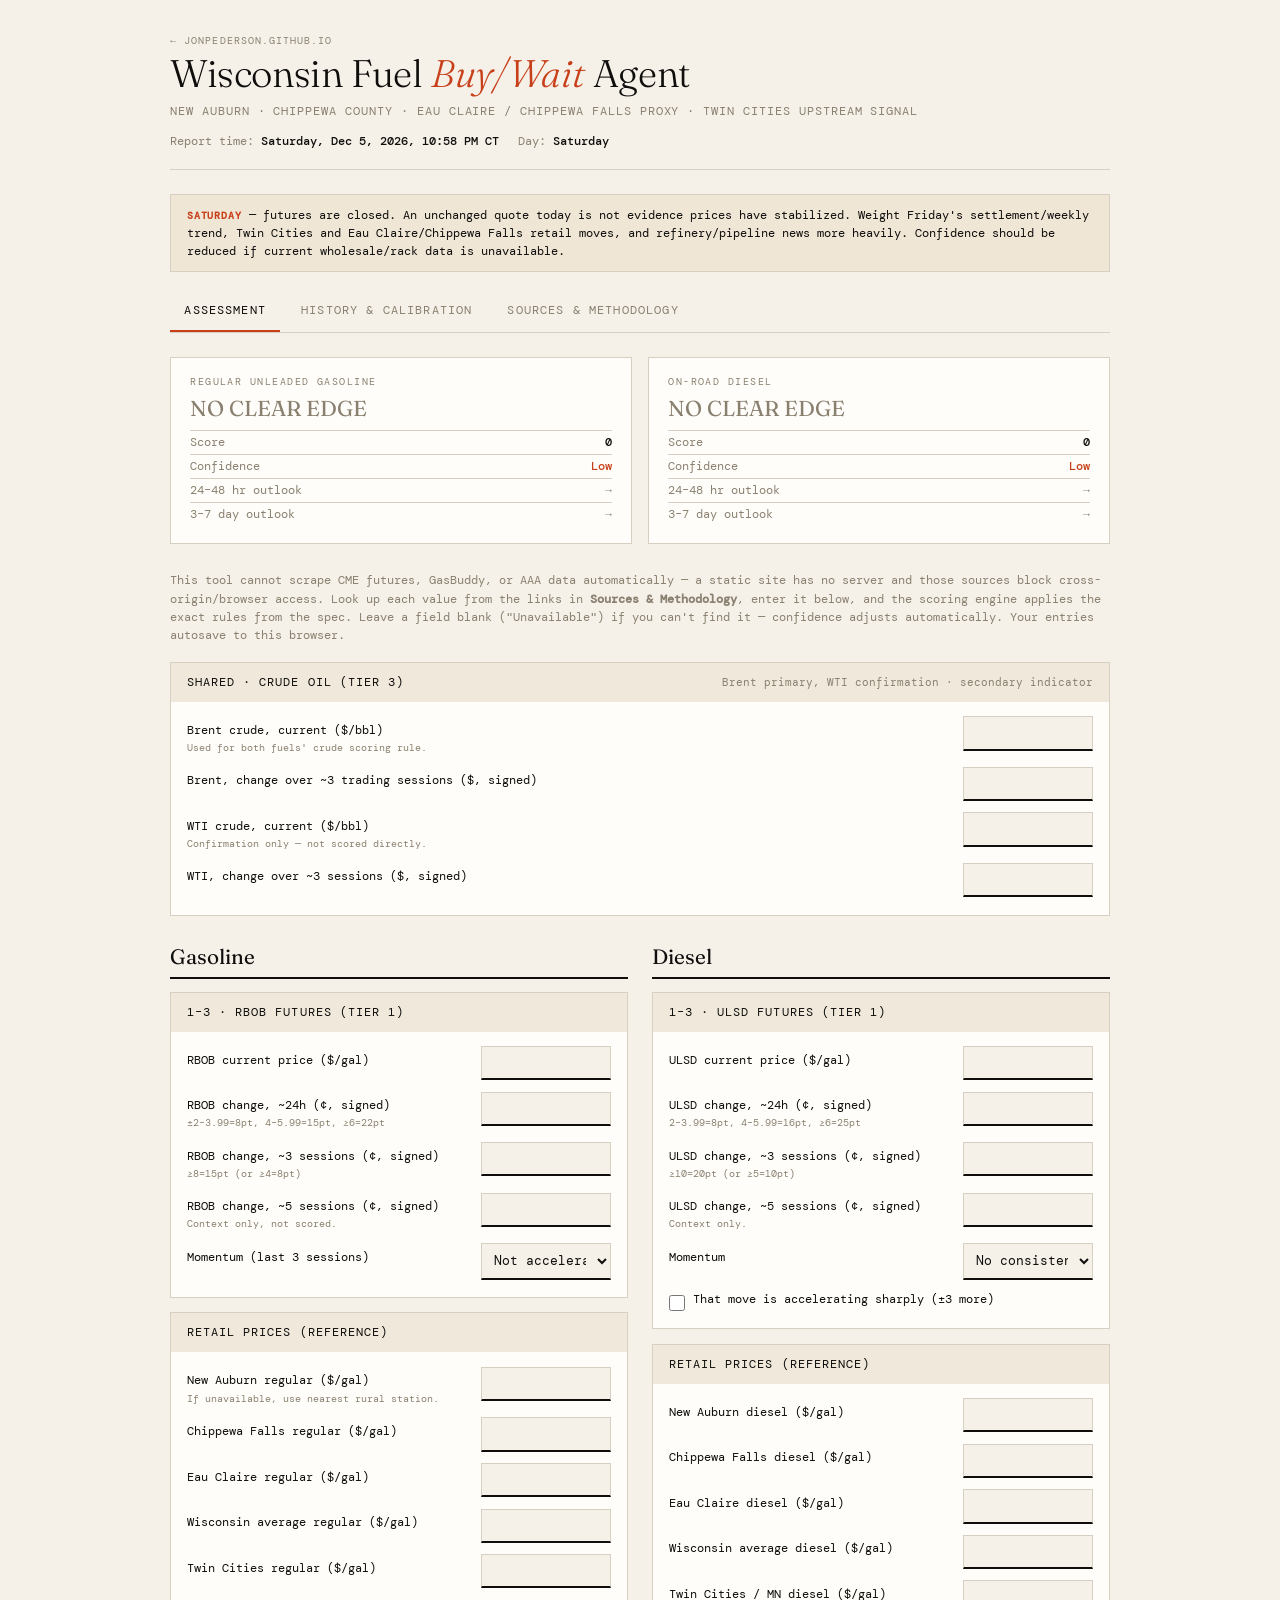
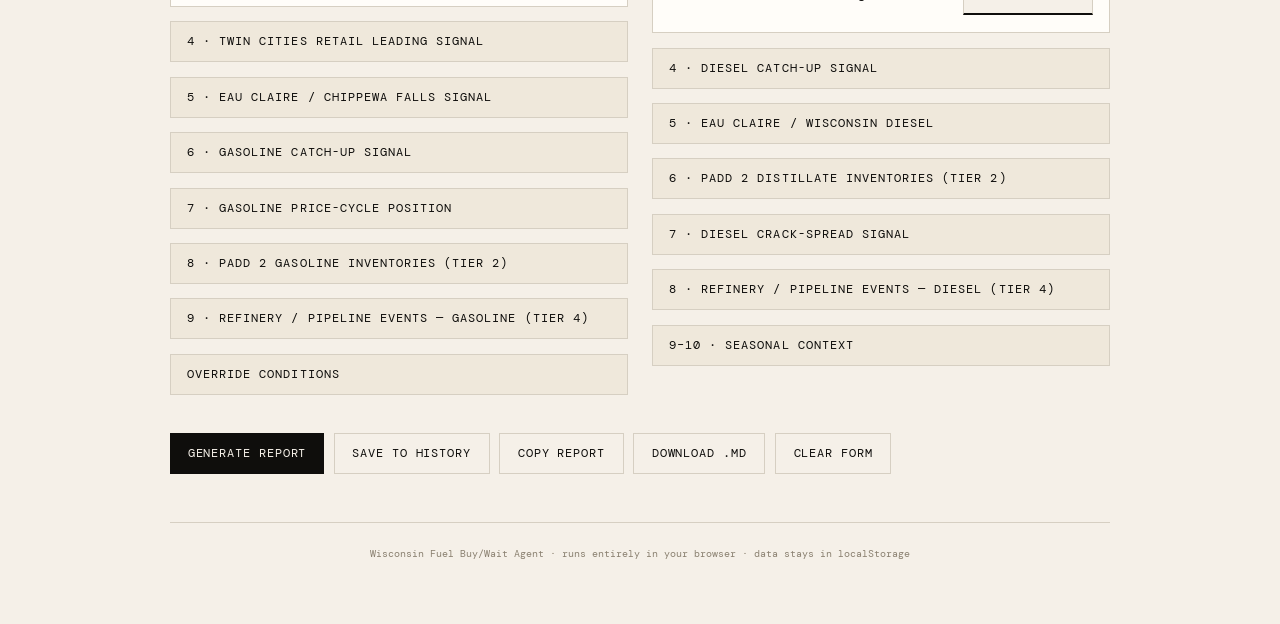
==== fuel/index.html @ 9630d1da "Add Wisconsin Fuel Buy/Wait decision agent web app Client-side calculator at /fuel implementing the " ====
<!DOCTYPE html>
<html lang="en">
<head>
<meta charset="UTF-8" />
<meta name="viewport" content="width=device-width, initial-scale=1.0" />
<title>Wisconsin Fuel Buy/Wait Agent</title>
<link rel="preconnect" href="https://fonts.googleapis.com" />
<link rel="preconnect" href="https://fonts.gstatic.com" crossorigin />
<link href="https://fonts.googleapis.com/css2?family=DM+Mono:ital,wght@0,300;0,400;0,500;1,300&family=Fraunces:ital,opsz,wght@0,9..144,300;0,9..144,400;0,9..144,600;1,9..144,300&display=swap" rel="stylesheet" />
<style>
  :root{
    --ink:#0f0e0c; --paper:#f5f0e8; --accent:#c8401a; --good:#3d7a3d; --bad:#c8401a;
    --muted:#8a8070; --rule:#d6cfc2; --card:#fffdf9; --mono:'DM Mono',monospace; --serif:'Fraunces',Georgia,serif;
  }
  *,*::before,*::after{box-sizing:border-box;margin:0;padding:0;}
  html,body{background:var(--paper);color:var(--ink);font-family:var(--mono);-webkit-font-smoothing:antialiased;}
  body{padding-bottom:4rem;}
  a{color:var(--accent);}
  .wrap{max-width:980px;margin:0 auto;padding:0 1.25rem;}

  header.top{border-bottom:1px solid var(--rule);padding:1.75rem 0 1.25rem;margin-bottom:1.5rem;}
  header.top h1{font-family:var(--serif);font-weight:300;font-size:clamp(1.7rem,4.5vw,2.4rem);letter-spacing:-0.01em;}
  header.top h1 em{font-style:italic;color:var(--accent);}
  header.top .sub{color:var(--muted);font-size:0.75rem;letter-spacing:0.08em;text-transform:uppercase;margin-top:0.4rem;}
  header.top .meta{margin-top:0.9rem;font-size:0.72rem;color:var(--muted);display:flex;flex-wrap:wrap;gap:0.4rem 1.2rem;}
  header.top .meta b{color:var(--ink);font-weight:500;}
  a.home-link{font-size:0.65rem;color:var(--muted);text-decoration:none;letter-spacing:0.1em;text-transform:uppercase;}
  a.home-link:hover{color:var(--accent);}

  .weekend-note{background:#efe6d6;border:1px solid var(--rule);padding:0.7rem 1rem;font-size:0.75rem;margin-bottom:1.25rem;line-height:1.5;}
  .weekend-note b{text-transform:uppercase;letter-spacing:0.08em;font-size:0.65rem;color:var(--accent);}

  nav.tabs{display:flex;gap:0.4rem;margin-bottom:1.5rem;border-bottom:1px solid var(--rule);flex-wrap:wrap;}
  nav.tabs button{background:none;border:none;font-family:var(--mono);font-size:0.72rem;letter-spacing:0.1em;text-transform:uppercase;color:var(--muted);padding:0.7rem 0.9rem;cursor:pointer;border-bottom:2px solid transparent;transition:all .15s;}
  nav.tabs button:hover{color:var(--ink);}
  nav.tabs button.active{color:var(--ink);border-bottom-color:var(--accent);}

  .tabpanel{display:none;}
  .tabpanel.active{display:block;}

  #alertBanner{display:none;background:var(--ink);color:var(--paper);padding:1rem 1.2rem;margin-bottom:1.5rem;font-size:0.85rem;letter-spacing:0.03em;border-left:4px solid var(--accent);}
  #alertBanner b{color:var(--accent);}

  .summary-grid{display:grid;grid-template-columns:1fr 1fr;gap:1rem;margin-bottom:1.75rem;}
  @media(max-width:640px){.summary-grid{grid-template-columns:1fr;}}
  .sumcard{background:var(--card);border:1px solid var(--rule);padding:1.1rem 1.2rem;}
  .sumcard .fuel-name{font-size:0.65rem;letter-spacing:0.14em;text-transform:uppercase;color:var(--muted);margin-bottom:0.4rem;}
  .sumcard .decision{font-family:var(--serif);font-size:1.35rem;font-weight:400;margin-bottom:0.5rem;}
  .decision.buy{color:var(--good);}
  .decision.wait{color:var(--bad);}
  .decision.neutral{color:var(--muted);}
  .sumcard .rowline{display:flex;justify-content:space-between;font-size:0.72rem;color:var(--muted);padding:0.25rem 0;border-top:1px solid var(--rule);}
  .sumcard .rowline b{color:var(--ink);font-weight:500;}
  .arrow-up{color:var(--bad);} .arrow-down{color:var(--good);} .arrow-flat{color:var(--muted);}

  fieldset{border:1px solid var(--rule);margin-bottom:1rem;padding:0;background:var(--card);}
  legend{display:none;}
  details{border:1px solid var(--rule);margin-bottom:0.9rem;background:var(--card);}
  details > summary{cursor:pointer;padding:0.75rem 1rem;font-size:0.72rem;letter-spacing:0.09em;text-transform:uppercase;color:var(--ink);list-style:none;display:flex;justify-content:space-between;align-items:center;background:#efe8db;}
  details > summary::-webkit-details-marker{display:none;}
  details > summary .tierpts{font-size:0.68rem;color:var(--muted);text-transform:none;letter-spacing:0;}
  .fields{padding:0.9rem 1rem 1.1rem;display:grid;gap:0.7rem;}
  .frow{display:grid;grid-template-columns:1fr 130px;gap:0.6rem;align-items:start;}
  @media(max-width:560px){.frow{grid-template-columns:1fr;}}
  .frow label{font-size:0.75rem;line-height:1.4;padding-top:0.35rem;}
  .frow .help{display:block;color:var(--muted);font-size:0.65rem;margin-top:0.15rem;line-height:1.4;}
  .frow input[type=number], .frow input[type=text], .frow select{
    width:100%;background:var(--paper);border:1px solid var(--rule);border-bottom:2px solid var(--ink);
    padding:0.45rem 0.5rem;font-family:var(--mono);font-size:0.8rem;color:var(--ink);outline:none;
  }
  .frow input:focus,.frow select:focus{border-bottom-color:var(--accent);}
  .frow.checkrow{grid-template-columns:1fr;}
  .frow.checkrow label{display:flex;align-items:flex-start;gap:0.5rem;padding-top:0;}
  .frow.checkrow input[type=checkbox]{margin-top:0.25rem;flex-shrink:0;width:1rem;height:1rem;}

  .two-col{display:grid;grid-template-columns:1fr 1fr;gap:1.5rem;}
  @media(max-width:820px){.two-col{grid-template-columns:1fr;}}
  .col-title{font-family:var(--serif);font-size:1.3rem;font-weight:400;margin-bottom:0.8rem;padding-bottom:0.5rem;border-bottom:2px solid var(--ink);}

  .shared-box{margin-bottom:1.75rem;}

  .breakdown{font-size:0.7rem;border-collapse:collapse;width:100%;margin-top:0.5rem;}
  .breakdown th,.breakdown td{text-align:left;padding:0.35rem 0.4rem;border-bottom:1px solid var(--rule);}
  .breakdown th{color:var(--muted);text-transform:uppercase;letter-spacing:0.06em;font-size:0.62rem;}
  .breakdown td.pts{text-align:right;font-weight:500;white-space:nowrap;}
  .pts.pos{color:var(--good);} .pts.neg{color:var(--bad);}
  .breakdown tr.total td{border-top:2px solid var(--ink);border-bottom:none;font-weight:600;padding-top:0.5rem;}

  .btnrow{display:flex;gap:0.6rem;flex-wrap:wrap;margin:1.5rem 0;}
  button.action{background:var(--ink);color:var(--paper);border:none;padding:0.75rem 1.1rem;font-family:var(--mono);font-size:0.72rem;letter-spacing:0.08em;text-transform:uppercase;cursor:pointer;transition:background .15s;}
  button.action:hover{background:var(--accent);}
  button.action.secondary{background:transparent;color:var(--ink);border:1px solid var(--rule);}
  button.action.secondary:hover{border-color:var(--ink);background:transparent;}

  #reportOut{display:none;background:var(--card);border:1px solid var(--rule);padding:1.2rem 1.4rem;margin-top:1rem;white-space:pre-wrap;font-size:0.78rem;line-height:1.6;max-height:70vh;overflow:auto;}

  table.histtable{width:100%;border-collapse:collapse;font-size:0.72rem;margin-top:0.8rem;}
  table.histtable th,table.histtable td{padding:0.5rem 0.55rem;border-bottom:1px solid var(--rule);text-align:left;vertical-align:top;}
  table.histtable th{text-transform:uppercase;letter-spacing:0.06em;color:var(--muted);font-size:0.62rem;}
  table.histtable tr:hover{background:#efe8db;}
  .mini-btn{font-family:var(--mono);font-size:0.62rem;letter-spacing:0.06em;text-transform:uppercase;background:none;border:1px solid var(--rule);padding:0.3rem 0.55rem;cursor:pointer;color:var(--ink);}
  .mini-btn:hover{border-color:var(--accent);color:var(--accent);}

  .actuals-form{display:none;background:#efe8db;padding:0.8rem;margin-top:0.4rem;}
  .actuals-form.open{display:grid;grid-template-columns:repeat(3,1fr);gap:0.5rem;}
  .actuals-form label{font-size:0.6rem;text-transform:uppercase;letter-spacing:0.05em;color:var(--muted);display:block;margin-bottom:0.2rem;}
  .actuals-form input{width:100%;padding:0.35rem;font-family:var(--mono);font-size:0.75rem;border:1px solid var(--rule);}

  .src-group{margin-bottom:1.5rem;}
  .src-group h3{font-family:var(--serif);font-size:1.05rem;font-weight:500;margin-bottom:0.5rem;}
  .src-group ul{list-style:none;display:grid;gap:0.3rem;}
  .src-group a{font-size:0.78rem;text-decoration:none;}
  .src-group a:hover{text-decoration:underline;}
  .note{font-size:0.78rem;line-height:1.6;color:var(--ink);margin-bottom:1rem;}
  .note.muted{color:var(--muted);font-size:0.72rem;}

  .badge{display:inline-block;font-size:0.6rem;letter-spacing:0.06em;text-transform:uppercase;padding:0.15rem 0.4rem;border:1px solid var(--rule);color:var(--muted);}
  .conf-High{color:var(--good);} .conf-Medium{color:#a67c00;} .conf-Low{color:var(--bad);}

  footer{margin-top:3rem;padding-top:1.5rem;border-top:1px solid var(--rule);font-size:0.65rem;color:var(--muted);text-align:center;}
</style>
</head>
<body>
<div class="wrap">

  <header class="top">
    <a class="home-link" href="/">&larr; jonpederson.github.io</a>
    <h1>Wisconsin Fuel <em>Buy/Wait</em> Agent</h1>
    <div class="sub">New Auburn &middot; Chippewa County &middot; Eau Claire / Chippewa Falls proxy &middot; Twin Cities upstream signal</div>
    <div class="meta">
      <span>Report time: <b id="nowLabel">&mdash;</b></span>
      <span>Day: <b id="dowLabel">&mdash;</b></span>
    </div>
  </header>

  <div class="weekend-note" id="weekendNote" style="display:none;"></div>

  <nav class="tabs">
    <button class="tab-btn active" data-tab="assess">Assessment</button>
    <button class="tab-btn" data-tab="history">History &amp; Calibration</button>
    <button class="tab-btn" data-tab="sources">Sources &amp; Methodology</button>
  </nav>

  <!-- ============ ASSESSMENT TAB ============ -->
  <div class="tabpanel active" id="tab-assess">

    <div id="alertBanner"></div>

    <div class="summary-grid">
      <div class="sumcard">
        <div class="fuel-name">Regular Unleaded Gasoline</div>
        <div class="decision neutral" id="gasDecisionText">Enter data below</div>
        <div class="rowline"><span>Score</span><b id="gasScoreOut">0</b></div>
        <div class="rowline"><span>Confidence</span><b id="gasConfOut">&mdash;</b></div>
        <div class="rowline"><span>24&ndash;48 hr outlook</span><b id="gasOutlook24">&mdash;</b></div>
        <div class="rowline"><span>3&ndash;7 day outlook</span><b id="gasOutlook7">&mdash;</b></div>
      </div>
      <div class="sumcard">
        <div class="fuel-name">On-Road Diesel</div>
        <div class="decision neutral" id="dieselDecisionText">Enter data below</div>
        <div class="rowline"><span>Score</span><b id="dieselScoreOut">0</b></div>
        <div class="rowline"><span>Confidence</span><b id="dieselConfOut">&mdash;</b></div>
        <div class="rowline"><span>24&ndash;48 hr outlook</span><b id="dieselOutlook24">&mdash;</b></div>
        <div class="rowline"><span>3&ndash;7 day outlook</span><b id="dieselOutlook7">&mdash;</b></div>
      </div>
    </div>

    <p class="note muted">This tool cannot scrape CME futures, GasBuddy, or AAA data automatically &mdash; a static site has no server and those sources block cross-origin/browser access. Look up each value from the links in <b>Sources &amp; Methodology</b>, enter it below, and the scoring engine applies the exact rules from the spec. Leave a field blank ("Unavailable") if you can't find it &mdash; confidence adjusts automatically. Your entries autosave to this browser.</p>

    <div class="shared-box">
      <details open>
        <summary>Shared &middot; Crude Oil (Tier 3) <span class="tierpts">Brent primary, WTI confirmation &middot; secondary indicator</span></summary>
        <div class="fields">
          <div class="frow"><label>Brent crude, current ($/bbl)<span class="help">Used for both fuels' crude scoring rule.</span></label><input type="number" step="0.01" id="brent_now"></div>
          <div class="frow"><label>Brent, change over ~3 trading sessions ($, signed)</label><input type="number" step="0.01" id="brent_chg3s"></div>
          <div class="frow"><label>WTI crude, current ($/bbl) <span class="help">Confirmation only &mdash; not scored directly.</span></label><input type="number" step="0.01" id="wti_now"></div>
          <div class="frow"><label>WTI, change over ~3 sessions ($, signed)</label><input type="number" step="0.01" id="wti_chg3s"></div>
        </div>
      </details>
    </div>

    <div class="two-col">
      <!-- ============ GASOLINE COLUMN ============ -->
      <div>
        <div class="col-title">Gasoline</div>

        <details open>
          <summary>1&ndash;3 &middot; RBOB Futures (Tier 1)</summary>
          <div class="fields">
            <div class="frow"><label>RBOB current price ($/gal)</label><input type="number" step="0.0001" id="g_rbob_now"></div>
            <div class="frow"><label>RBOB change, ~24h (&cent;, signed)<span class="help">&plusmn;2&ndash;3.99=8pt, 4&ndash;5.99=15pt, &ge;6=22pt</span></label><input type="number" step="0.01" id="g_rbob_chg24h"></div>
            <div class="frow"><label>RBOB change, ~3 sessions (&cent;, signed)<span class="help">&ge;8=15pt (or &ge;4=8pt)</span></label><input type="number" step="0.01" id="g_rbob_chg3s"></div>
            <div class="frow"><label>RBOB change, ~5 sessions (&cent;, signed) <span class="help">Context only, not scored.</span></label><input type="number" step="0.01" id="g_rbob_chg5s"></div>
            <div class="frow"><label>Momentum (last 3 sessions)</label>
              <select id="g_rbob_momentum">
                <option value="none">Not accelerating</option>
                <option value="up">Accelerating increase (+5)</option>
                <option value="down">Accelerating decrease (&minus;5)</option>
              </select>
            </div>
          </div>
        </details>

        <details open>
          <summary>Retail Prices (reference)</summary>
          <div class="fields">
            <div class="frow"><label>New Auburn regular ($/gal) <span class="help">If unavailable, use nearest rural station.</span></label><input type="number" step="0.001" id="g_price_newauburn"></div>
            <div class="frow"><label>Chippewa Falls regular ($/gal)</label><input type="number" step="0.001" id="g_price_chippewa"></div>
            <div class="frow"><label>Eau Claire regular ($/gal)</label><input type="number" step="0.001" id="g_price_eauclaire"></div>
            <div class="frow"><label>Wisconsin average regular ($/gal)</label><input type="number" step="0.001" id="g_price_wiavg"></div>
            <div class="frow"><label>Twin Cities regular ($/gal)</label><input type="number" step="0.001" id="g_price_twincities"></div>
          </div>
        </details>

        <details>
          <summary>4 &middot; Twin Cities Retail Leading Signal</summary>
          <div class="fields">
            <div class="frow"><label>Twin Cities price increase over ~24h (&cent;) <span class="help">&ge;15=20pt, 10&ndash;14.9=15pt, 6&ndash;9.9=8pt. Requires a marketwide move.</span></label><input type="number" step="0.1" id="g_tc_restoration"></div>
            <div class="frow checkrow"><label><input type="checkbox" id="g_tc_broad"> Reflects several stations/an important chain, not one isolated station</label></div>
            <div class="frow"><label>Twin Cities cumulative change, prior 3&ndash;5 days (&cent;, negative=decline)<span class="help">&le;&minus;8 over 3&ndash;5 days = &minus;8pt</span></label><input type="number" step="0.1" id="g_tc_decline35"></div>
          </div>
        </details>

        <details>
          <summary>5 &middot; Eau Claire / Chippewa Falls Signal</summary>
          <div class="fields">
            <div class="frow"><label>EC/Chippewa Falls direction</label>
              <select id="g_ec_dir"><option value="flat">Flat / no clear move</option><option value="increase">Broad increase</option><option value="decrease">Falling</option></select>
            </div>
            <div class="frow"><label>Magnitude of that move (&cent;, positive)<span class="help">Increase: &ge;10=20pt, 6&ndash;9.9=12pt, 3&ndash;5.9=5pt. Decrease while New Auburn hasn't followed = &minus;10pt flat.</span></label><input type="number" step="0.1" id="g_ec_mag"></div>
            <div class="frow checkrow"><label><input type="checkbox" id="g_ec_naub_caught_up"> New Auburn-area prices have already moved similarly (i.e. already caught up)</label></div>
          </div>
        </details>

        <details>
          <summary>6 &middot; Gasoline Catch-Up Signal</summary>
          <div class="fields">
            <div class="frow"><label>Divergence between upstream (RBOB/Twin Cities/EC) and local (New Auburn)</label>
              <select id="g_catchup">
                <option value="none">No clear divergence</option>
                <option value="up_lag">Upstream rising, New Auburn hasn't moved yet (+15)</option>
                <option value="down_lag">Upstream falling, New Auburn hasn't moved yet (&minus;15)</option>
              </select>
            </div>
          </div>
        </details>

        <details>
          <summary>7 &middot; Gasoline Price-Cycle Position</summary>
          <div class="fields">
            <div class="frow checkrow"><label><input type="checkbox" id="g_cycle_bottom_precond"> Local/EC gas has declined &ge;4 straight days and is down &ge;7&ndash;10&cent; from its recent local high</label></div>
            <div class="frow"><label>Given the above, current state</label>
              <select id="g_cycle_state">
                <option value="none">N/A</option>
                <option value="turn">RBOB turns up &ge;3&cent; and/or Twin Cities restoration underway (+15)</option>
                <option value="still_falling">RBOB and Twin Cities both still falling (&minus;8)</option>
              </select>
            </div>
          </div>
        </details>

        <details>
          <summary>8 &middot; PADD 2 Gasoline Inventories (Tier 2)</summary>
          <div class="fields">
            <div class="frow"><label>Latest week-over-week change (%, signed)<span class="help">&le;&minus;3=7pt, &minus;1 to &minus;2.99=3pt, +1 to +2.99=&minus;3pt, &ge;+3=&minus;7pt</span></label><input type="number" step="0.1" id="g_padd2_wow"></div>
            <div class="frow checkrow"><label><input type="checkbox" id="g_padd2_consec"> Same direction has persisted &ge;3 consecutive weeks (&plusmn;3 more)</label></div>
          </div>
        </details>

        <details>
          <summary>9 &middot; Refinery / Pipeline Events &mdash; Gasoline (Tier 4)</summary>
          <div class="fields">
            <div class="frow"><label>Confirmed event affecting MN/WI/PADD2, last 72h</label>
              <select id="g_disruption">
                <option value="none">None found / no credible source</option>
                <option value="moderate">Moderate disruption (+8)</option>
                <option value="major">Major unplanned event (+15)</option>
                <option value="mod_restore">Moderate restoration (&minus;5)</option>
                <option value="major_restore">Major restart/restoration (&minus;10)</option>
              </select>
            </div>
            <div class="frow checkrow"><label><input type="checkbox" id="g_news_checked"> I searched refinery/pipeline/terminal news for the last 72 hours (Pine Bend, St. Paul Park, Superior, WI/MN pipelines)</label></div>
          </div>
        </details>

        <details>
          <summary>Override Conditions</summary>
          <div class="fields">
            <div class="frow checkrow"><label><input type="checkbox" id="g_override_chase_local_jump"> Local gasoline already jumped &ge;15&cent; within 24h</label></div>
            <div class="frow checkrow"><label><input type="checkbox" id="g_override_chase_tc_stopped"> ...and Twin Cities has stopped rising (restoration looks complete)</label></div>
          </div>
        </details>
      </div>

      <!-- ============ DIESEL COLUMN ============ -->
      <div>
        <div class="col-title">Diesel</div>

        <details open>
          <summary>1&ndash;3 &middot; ULSD Futures (Tier 1)</summary>
          <div class="fields">
            <div class="frow"><label>ULSD current price ($/gal)</label><input type="number" step="0.0001" id="d_ulsd_now"></div>
            <div class="frow"><label>ULSD change, ~24h (&cent;, signed)<span class="help">2&ndash;3.99=8pt, 4&ndash;5.99=16pt, &ge;6=25pt</span></label><input type="number" step="0.01" id="d_ulsd_chg24h"></div>
            <div class="frow"><label>ULSD change, ~3 sessions (&cent;, signed)<span class="help">&ge;10=20pt (or &ge;5=10pt)</span></label><input type="number" step="0.01" id="d_ulsd_chg3s"></div>
            <div class="frow"><label>ULSD change, ~5 sessions (&cent;, signed) <span class="help">Context only.</span></label><input type="number" step="0.01" id="d_ulsd_chg5s"></div>
            <div class="frow"><label>Momentum</label>
              <select id="d_ulsd_trend">
                <option value="none">No consistent streak</option>
                <option value="up3">Risen &ge;3 consecutive sessions (+5)</option>
                <option value="down3">Fallen &ge;3 consecutive sessions (&minus;5)</option>
              </select>
            </div>
            <div class="frow checkrow"><label><input type="checkbox" id="d_ulsd_accel"> That move is accelerating sharply (&plusmn;3 more)</label></div>
          </div>
        </details>

        <details open>
          <summary>Retail Prices (reference)</summary>
          <div class="fields">
            <div class="frow"><label>New Auburn diesel ($/gal)</label><input type="number" step="0.001" id="d_price_newauburn"></div>
            <div class="frow"><label>Chippewa Falls diesel ($/gal)</label><input type="number" step="0.001" id="d_price_chippewa"></div>
            <div class="frow"><label>Eau Claire diesel ($/gal)</label><input type="number" step="0.001" id="d_price_eauclaire"></div>
            <div class="frow"><label>Wisconsin average diesel ($/gal)</label><input type="number" step="0.001" id="d_price_wiavg"></div>
            <div class="frow"><label>Twin Cities / MN diesel ($/gal)</label><input type="number" step="0.001" id="d_price_twincities"></div>
          </div>
        </details>

        <details>
          <summary>4 &middot; Diesel Catch-Up Signal</summary>
          <div class="fields">
            <div class="frow"><label>Divergence between ULSD and Eau Claire/WI diesel</label>
              <select id="d_catchup">
                <option value="none">No clear divergence</option>
                <option value="up_lag">ULSD rising, local diesel hasn't caught up (+15)</option>
                <option value="down_lag">ULSD falling, local diesel unchanged (&minus;15)</option>
              </select>
            </div>
          </div>
        </details>

        <details>
          <summary>5 &middot; Eau Claire / Wisconsin Diesel</summary>
          <div class="fields">
            <div class="frow"><label>EC/WI diesel direction</label>
              <select id="d_ec_dir"><option value="flat">Flat</option><option value="increase">Increase</option><option value="decrease">Decrease</option></select>
            </div>
            <div class="frow"><label>Magnitude (&cent;, positive)<span class="help">&ge;10=12pt(&plusmn;), 5&ndash;9.9=6pt(&plusmn;)</span></label><input type="number" step="0.1" id="d_ec_mag"></div>
          </div>
        </details>

        <details>
          <summary>6 &middot; PADD 2 Distillate Inventories (Tier 2)</summary>
          <div class="fields">
            <div class="frow"><label>Latest week-over-week change (%, signed)<span class="help">&le;&minus;3=10pt, &minus;1 to &minus;2.99=5pt, +1 to +2.99=&minus;5pt, &ge;+3=&minus;10pt</span></label><input type="number" step="0.1" id="d_padd2_wow"></div>
            <div class="frow checkrow"><label><input type="checkbox" id="d_padd2_consec"> 3 consecutive weekly draws or builds in same direction (&plusmn;5 more)</label></div>
          </div>
        </details>

        <details>
          <summary>7 &middot; Diesel Crack-Spread Signal</summary>
          <div class="fields">
            <div class="frow"><label>ULSD vs. crude divergence</label>
              <select id="d_crack">
                <option value="none">Moving together / unclear</option>
                <option value="ulsd_up">ULSD rising while crude flat or falling (+8)</option>
                <option value="ulsd_down">ULSD falling while crude rising (&minus;8)</option>
              </select>
            </div>
          </div>
        </details>

        <details>
          <summary>8 &middot; Refinery / Pipeline Events &mdash; Diesel (Tier 4)</summary>
          <div class="fields">
            <div class="frow"><label>Confirmed Midwest supply event, last 72h</label>
              <select id="d_disruption">
                <option value="none">None found / no credible source</option>
                <option value="moderate">Moderate disruption (+8)</option>
                <option value="major">Major disruption (+15)</option>
                <option value="mod_restore">Moderate restoration (&minus;5)</option>
                <option value="major_restore">Major restart/restoration (&minus;10)</option>
              </select>
            </div>
            <div class="frow checkrow"><label><input type="checkbox" id="d_news_checked"> I searched refinery/pipeline/terminal news for the last 72 hours</label></div>
          </div>
        </details>

        <details>
          <summary>9&ndash;10 &middot; Seasonal Context</summary>
          <div class="fields">
            <div class="frow"><label>Seasonal demand state</label>
              <select id="d_seasonal">
                <option value="none">No clear seasonal signal / don't add points merely for season</option>
                <option value="elevated">Elevated seasonal demand + draws and/or rising ULSD (+4)</option>
                <option value="weak">Unusually weak seasonal demand + inventory builds (&minus;4)</option>
              </select>
            </div>
          </div>
        </details>
      </div>
    </div>

    <div class="btnrow">
      <button class="action" onclick="generateReport()">Generate Report</button>
      <button class="action secondary" onclick="saveToHistory()">Save to History</button>
      <button class="action secondary" onclick="copyReport()">Copy Report</button>
      <button class="action secondary" onclick="downloadReport()">Download .md</button>
      <button class="action secondary" onclick="clearForm()">Clear Form</button>
    </div>

    <div id="reportOut"></div>

  </div>

  <!-- ============ HISTORY TAB ============ -->
  <div class="tabpanel" id="tab-history">
    <p class="note">Every saved assessment is stored in this browser (localStorage) &mdash; nothing is sent anywhere. Come back after 24h/48h/7 days and fill in the actual price you observed to track whether the recommendation would have saved you money, per the spec's Historical Learning and Self-Calibration sections. After ~30 saved observations, look for which upstream indicators actually led your local price.</p>
    <div class="btnrow">
      <button class="action secondary" onclick="exportHistoryJSON()">Export JSON</button>
      <button class="action secondary" onclick="exportHistoryCSV()">Export CSV</button>
      <button class="action secondary" onclick="document.getElementById('importFile').click()">Import JSON</button>
      <input type="file" id="importFile" accept="application/json" style="display:none" onchange="importHistoryJSON(event)">
      <button class="action secondary" onclick="clearHistory()">Clear All History</button>
    </div>
    <div id="historyTableWrap"><p class="note muted">No saved reports yet.</p></div>
  </div>

  <!-- ============ SOURCES TAB ============ -->
  <div class="tabpanel" id="tab-sources">
    <p class="note">Look up each figure from the most authoritative source available, in roughly this priority order, per the spec: (1) CME/live futures quote, (2) EIA, (3) AAA, (4) GasBuddy/station-price service, (5) Wisconsin state agencies, (6) Minnesota state agencies, (7) refiner/operator announcements, (8) Reuters/Bloomberg/AP/major energy reporting, (9) local news for refinery/pipeline/station events. Record each source's timestamp; prefer data from the last trading session or last 24 hours.</p>

    <div class="src-group">
      <h3>Futures (Tier 1)</h3>
      <ul>
        <li><a href="https://www.cmegroup.com/markets/energy/refined-products/rbob-gasoline.html" target="_blank" rel="noopener">CME &mdash; RBOB Gasoline futures (RB)</a></li>
        <li><a href="https://www.cmegroup.com/markets/energy/refined-products/heating-oil.html" target="_blank" rel="noopener">CME &mdash; NY Harbor ULSD futures (HO)</a></li>
        <li><a href="https://www.cmegroup.com/markets/energy/crude-oil/light-sweet-crude.html" target="_blank" rel="noopener">CME &mdash; WTI crude futures</a></li>
        <li><a href="https://www.marketwatch.com/investing/future/rb.1" target="_blank" rel="noopener">MarketWatch &mdash; RBOB quote</a></li>
        <li><a href="https://www.marketwatch.com/investing/future/ho.1" target="_blank" rel="noopener">MarketWatch &mdash; ULSD quote</a></li>
        <li><a href="https://oilprice.com/oil-price-charts" target="_blank" rel="noopener">OilPrice.com &mdash; Brent/WTI charts</a></li>
      </ul>
    </div>

    <div class="src-group">
      <h3>EIA (Tier 2)</h3>
      <ul>
        <li><a href="https://www.eia.gov/dnav/pet/pet_stoc_wstk_dcu_r20_w.htm" target="_blank" rel="noopener">EIA &mdash; PADD 2 weekly gasoline stocks</a></li>
        <li><a href="https://www.eia.gov/dnav/pet/pet_stoc_wstk_dcu_r20_w.htm" target="_blank" rel="noopener">EIA &mdash; PADD 2 weekly distillate stocks</a></li>
        <li><a href="https://www.eia.gov/petroleum/gasdiesel/" target="_blank" rel="noopener">EIA &mdash; Weekly retail gasoline &amp; diesel prices</a></li>
        <li><a href="https://www.eia.gov/opendata/" target="_blank" rel="noopener">EIA Open Data API (register for a free key if you want to script your own lookups)</a></li>
      </ul>
    </div>

    <div class="src-group">
      <h3>Retail price data</h3>
      <ul>
        <li><a href="https://gasprices.aaa.com/?state=WI" target="_blank" rel="noopener">AAA &mdash; Wisconsin gas prices</a></li>
        <li><a href="https://gasprices.aaa.com/?state=MN" target="_blank" rel="noopener">AAA &mdash; Minnesota gas prices</a></li>
        <li><a href="https://www.gasbuddy.com/gasprices/wisconsin/new-auburn" target="_blank" rel="noopener">GasBuddy &mdash; New Auburn, WI</a></li>
        <li><a href="https://www.gasbuddy.com/gasprices/wisconsin/chippewa-falls" target="_blank" rel="noopener">GasBuddy &mdash; Chippewa Falls, WI</a></li>
        <li><a href="https://www.gasbuddy.com/gasprices/wisconsin/eau-claire" target="_blank" rel="noopener">GasBuddy &mdash; Eau Claire, WI</a></li>
        <li><a href="https://www.gasbuddy.com/gasprices/minnesota/minneapolis" target="_blank" rel="noopener">GasBuddy &mdash; Minneapolis, MN</a></li>
        <li><a href="https://www.gasbuddy.com/gasprices/minnesota/st-paul" target="_blank" rel="noopener">GasBuddy &mdash; St. Paul, MN</a></li>
        <li><a href="https://www.gasbuddy.com/diesel" target="_blank" rel="noopener">GasBuddy &mdash; Diesel price map</a></li>
      </ul>
    </div>

    <div class="src-group">
      <h3>Refinery / pipeline / disruption news (Tier 4, last 72h)</h3>
      <ul>
        <li><a href="https://news.google.com/search?q=Pine%20Bend%20refinery" target="_blank" rel="noopener">Pine Bend refinery &mdash; news search</a></li>
        <li><a href="https://news.google.com/search?q=St.%20Paul%20Park%20refinery" target="_blank" rel="noopener">St. Paul Park refinery &mdash; news search</a></li>
        <li><a href="https://news.google.com/search?q=Superior%20refinery%20Wisconsin" target="_blank" rel="noopener">Superior refinery &mdash; news search</a></li>
        <li><a href="https://news.google.com/search?q=Midwest%20refinery%20outage%20PADD%202" target="_blank" rel="noopener">Midwest / PADD 2 refinery outage &mdash; news search</a></li>
        <li><a href="https://news.google.com/search?q=Wisconsin%20OR%20Minnesota%20fuel%20pipeline%20outage" target="_blank" rel="noopener">Wisconsin/Minnesota fuel pipeline &mdash; news search</a></li>
        <li><a href="https://news.google.com/search?q=gasoline%20OR%20diesel%20pipeline%20outage%20Midwest" target="_blank" rel="noopener">Gasoline/diesel pipeline outage Midwest &mdash; news search</a></li>
      </ul>
    </div>

    <div class="src-group">
      <h3>State agencies</h3>
      <ul>
        <li><a href="https://datcp.wi.gov/" target="_blank" rel="noopener">Wisconsin DATCP (weights &amp; measures / fuel)</a></li>
        <li><a href="https://mn.gov/commerce/" target="_blank" rel="noopener">Minnesota Dept. of Commerce</a></li>
      </ul>
    </div>

    <div class="src-group">
      <h3>Methodology &amp; limits of this tool</h3>
      <p class="note">This is a client-side calculator implementing the scoring rules, decision thresholds, override rules, and conflict-resolution hierarchy from the source spec exactly as written, for both regular gasoline and on-road diesel scored independently. It cannot auto-fetch RBOB/ULSD futures, GasBuddy, or AAA data: those either require paid/authenticated feeds or block browser-based (CORS) requests from a static site with no backend. You look the numbers up (links above) and enter them; the engine does the arithmetic, applies the override and price-jump-warning rules, generates the report in the required format, and lets you log outcomes over time for calibration. Never invent a value &mdash; leave a field blank and the confidence rating will reflect what's missing, exactly as the spec requires.</p>
      <p class="note muted">Do not give scoring weight to the S&amp;P 500, Dow, Nasdaq, generic inflation stories, political commentary, unsourced social-media rumors, national averages alone, a single station, or crude oil alone &mdash; this tool doesn't collect any of those as inputs on purpose.</p>
    </div>
  </div>

  <footer>Wisconsin Fuel Buy/Wait Agent &middot; runs entirely in your browser &middot; data stays in localStorage</footer>
</div>

<script>
/* ---------- tab switching ---------- */
document.querySelectorAll('.tab-btn').forEach(btn=>{
  btn.addEventListener('click',()=>{
    document.querySelectorAll('.tab-btn').forEach(b=>b.classList.remove('active'));
    document.querySelectorAll('.tabpanel').forEach(p=>p.classList.remove('active'));
    btn.classList.add('active');
    document.getElementById('tab-'+btn.dataset.tab).classList.add('active');
    if(btn.dataset.tab==='history') renderHistory();
  });
});

/* ---------- date / weekend context ---------- */
function fmtNow(){
  const d = new Date();
  const opts = {timeZone:'America/Chicago', weekday:'long', year:'numeric', month:'short', day:'numeric', hour:'2-digit', minute:'2-digit'};
  return d.toLocaleString('en-US', opts) + ' CT';
}
function dowInChicago(){
  return new Date().toLocaleString('en-US',{timeZone:'America/Chicago', weekday:'long'});
}
function initHeader(){
  document.getElementById('nowLabel').textContent = fmtNow();
  const dow = dowInChicago();
  document.getElementById('dowLabel').textContent = dow;
  const note = document.getElementById('weekendNote');
  if(dow==='Friday'){
    note.style.display='block';
    note.innerHTML = '<b>Friday</b> &mdash; futures stop trading for the weekend after today\'s close. If RBOB/ULSD rose sharply today and local retail hasn\'t followed, lean toward buying before the weekend: stations can reprice off the higher wholesale environment before futures reopen Monday.';
  } else if(dow==='Saturday' || dow==='Sunday'){
    note.style.display='block';
    note.innerHTML = '<b>' + dow + '</b> &mdash; futures are closed. An unchanged quote today is not evidence prices have stabilized. Weight Friday\'s settlement/weekly trend, Twin Cities and Eau Claire/Chippewa Falls retail moves, and refinery/pipeline news more heavily. Confidence should be reduced if current wholesale/rack data is unavailable.';
  } else if(dow==='Monday'){
    note.style.display='block';
    note.innerHTML = '<b>Monday</b> &mdash; recheck futures once markets have reopened before leaning heavily on weekend retail movement.';
  } else {
    note.style.display='none';
  }
}
initHeader();

/* ---------- form field registry & autosave ---------- */
const FIELD_IDS = [
  'brent_now','brent_chg3s','wti_now','wti_chg3s',
  'g_rbob_now','g_rbob_chg24h','g_rbob_chg3s','g_rbob_chg5s','g_rbob_momentum',
  'g_price_newauburn','g_price_chippewa','g_price_eauclaire','g_price_wiavg','g_price_twincities',
  'g_tc_restoration','g_tc_broad','g_tc_decline35',
  'g_ec_dir','g_ec_mag','g_ec_naub_caught_up',
  'g_catchup','g_cycle_bottom_precond','g_cycle_state',
  'g_padd2_wow','g_padd2_consec',
  'g_disruption','g_news_checked',
  'g_override_chase_local_jump','g_override_chase_tc_stopped',
  'd_ulsd_now','d_ulsd_chg24h','d_ulsd_chg3s','d_ulsd_chg5s','d_ulsd_trend','d_ulsd_accel',
  'd_price_newauburn','d_price_chippewa','d_price_eauclaire','d_price_wiavg','d_price_twincities',
  'd_catchup','d_ec_dir','d_ec_mag',
  'd_padd2_wow','d_padd2_consec',
  'd_crack',
  'd_disruption','d_news_checked',
  'd_seasonal'
];
const AUTOSAVE_KEY = 'fuelAgentDraft_v1';
const HISTORY_KEY = 'fuelAgentHistory_v1';

function getVal(id){
  const el = document.getElementById(id);
  if(!el) return null;
  if(el.type==='checkbox') return el.checked;
  if(el.tagName==='SELECT') return el.value;
  if(el.value==='' ) return null;
  return parseFloat(el.value);
}
function getRaw(id){
  const el = document.getElementById(id);
  if(!el) return null;
  if(el.type==='checkbox') return el.checked;
  return el.value === '' ? null : el.value;
}
function saveDraft(){
  const data = {};
  FIELD_IDS.forEach(id=>{ data[id] = getRaw(id); });
  localStorage.setItem(AUTOSAVE_KEY, JSON.stringify(data));
}
function loadDraft(){
  const raw = localStorage.getItem(AUTOSAVE_KEY);
  if(!raw) return;
  try{
    const data = JSON.parse(raw);
    FIELD_IDS.forEach(id=>{
      const el = document.getElementById(id);
      if(!el || data[id]===null || data[id]===undefined) return;
      if(el.type==='checkbox') el.checked = !!data[id];
      else el.value = data[id];
    });
  }catch(e){}
}
FIELD_IDS.forEach(id=>{
  const el = document.getElementById(id);
  if(el) el.addEventListener('input', ()=>{ saveDraft(); recalc(); });
});
loadDraft();

/* ---------- scoring engine ---------- */
function tier(value, bands){
  // bands: array of {min,max,pts} evaluated with min<=|match|<max style already resolved by caller
  for(const b of bands){
    if(value>=b.min && value<b.max) return b.pts;
  }
  return 0;
}

function scoreGasoline(v){
  const rows = []; // {label, pts, note}
  let total = 0;
  function add(label, pts, note){ if(pts!==0){ rows.push({label,pts,note}); total+=pts; } else { rows.push({label,pts:0,note:note||'no threshold met'}); } }

  // 1. RBOB 24h
  if(v.g_rbob_chg24h!==null){
    const c = v.g_rbob_chg24h, a = Math.abs(c);
    let pts=0;
    if(a<2) pts=0;
    else if(c>0) pts = a>=6?22:(a>=4?15:8);
    else pts = -(a>=6?22:(a>=4?15:8));
    add('1. RBOB 24h move ('+c.toFixed(2)+'¢)', pts);
  } else add('1. RBOB 24h move', 0, 'Unavailable');

  // 2. RBOB 3-session
  if(v.g_rbob_chg3s!==null){
    const c = v.g_rbob_chg3s, a = Math.abs(c);
    let pts=0;
    if(a>=8) pts = c>0?15:-15;
    else if(a>=4) pts = c>0?8:-8;
    add('2. RBOB 3-session trend ('+c.toFixed(2)+'¢)', pts);
  } else add('2. RBOB 3-session trend', 0, 'Unavailable');

  // 3. RBOB momentum
  if(v.g_rbob_momentum==='up') add('3. RBOB momentum accelerating up', 5);
  else if(v.g_rbob_momentum==='down') add('3. RBOB momentum accelerating down', -5);
  else add('3. RBOB momentum', 0, 'not accelerating');

  // 4. Twin Cities
  if(v.g_tc_restoration!==null && v.g_tc_restoration>0 && v.g_tc_broad){
    const c = v.g_tc_restoration;
    let pts = c>=15?20:(c>=10?15:(c>=6?8:0));
    add('4. Twin Cities broad restoration (+'+c.toFixed(1)+'¢)', pts, pts===0?'below 6¢ threshold':undefined);
  } else if(v.g_tc_restoration!==null && v.g_tc_restoration>0 && !v.g_tc_broad){
    add('4. Twin Cities restoration', 0, 'not confirmed broad/marketwide — not scored');
  }
  if(v.g_tc_decline35!==null && v.g_tc_decline35<=-8){
    add('4b. Twin Cities broad decline (3–5 day)', -8);
    if((v.g_rbob_chg24h!==null && v.g_rbob_chg24h<0) || (v.g_rbob_chg3s!==null && v.g_rbob_chg3s<0)){
      add('4c. Twin Cities decline + RBOB also declining', -5);
    }
  }

  // 5. Eau Claire / Chippewa Falls
  if(v.g_ec_dir==='increase' && v.g_ec_mag!==null && !v.g_ec_naub_caught_up){
    const m = v.g_ec_mag;
    const pts = m>=10?20:(m>=6?12:(m>=3?5:0));
    add('5. EC/Chippewa Falls broad increase ahead of New Auburn (+'+m.toFixed(1)+'¢)', pts, pts===0?'below 3¢ threshold':undefined);
  } else if(v.g_ec_dir==='decrease' && !v.g_ec_naub_caught_up){
    add('5. EC/Chippewa Falls falling, New Auburn still higher/unchanged', -10);
  }

  // 6. Catch-up
  if(v.g_catchup==='up_lag') add('6. Gasoline catch-up: upstream up, local lagging', 15);
  else if(v.g_catchup==='down_lag') add('6. Gasoline catch-up: upstream down, local lagging', -15);

  // 7. Cycle position
  if(v.g_cycle_bottom_precond && v.g_cycle_state==='turn') add('7. Cycle bottom + upstream turn', 15);
  else if(v.g_cycle_bottom_precond && v.g_cycle_state==='still_falling') add('7. Cycle decline, wholesale still falling', -8);

  // 8. PADD2 gasoline inventories
  if(v.g_padd2_wow!==null){
    const p = v.g_padd2_wow;
    let pts = 0;
    if(p<=-3) pts=7; else if(p<=-1) pts=3; else if(p>=3) pts=-7; else if(p>=1) pts=-3;
    add('8. PADD2 gasoline inventory WoW ('+p.toFixed(1)+'%)', pts);
    if(pts!==0 && v.g_padd2_consec){
      add('8b. 3+ consecutive weeks same direction', pts>0?3:-3);
    }
  } else add('8. PADD2 gasoline inventory', 0, 'Unavailable');

  // 9. Disruption
  const dmap = {moderate:8, major:15, mod_restore:-5, major_restore:-10};
  if(v.g_disruption!=='none') add('9. Refinery/pipeline event: '+v.g_disruption, dmap[v.g_disruption]);

  // 10. Crude
  if(v.brent_chg3s!==null){
    const b = v.brent_chg3s;
    let pts=0;
    if(b>=5) pts=5; else if(b>=2) pts=2; else if(b<=-5) pts=-5; else if(b<=-2) pts=-2;
    add('10. Brent 3-session ('+b.toFixed(2)+')', pts);
  } else add('10. Crude oil', 0, 'Unavailable');

  // overrides
  const overrides = [];
  const immediateBuy = (v.g_rbob_chg24h!==null && v.g_rbob_chg24h>=5) &&
                        (v.g_tc_restoration!==null && v.g_tc_restoration>=10 && v.g_tc_broad) &&
                        !v.g_ec_naub_caught_up;
  if(immediateBuy) overrides.push({type:'buy', text:'Immediate BUY override: RBOB +5¢/24h, Twin Cities broad restoration ≥10¢, and Eau Claire/New Auburn has not yet caught up — classic upstream/local catch-up window.'});

  const doNotChase = v.g_override_chase_local_jump && v.g_override_chase_tc_stopped &&
                      (v.g_rbob_chg24h===null || v.g_rbob_chg24h<=0) && (v.g_rbob_chg3s===null || v.g_rbob_chg3s<=0);
  if(doNotChase) overrides.push({type:'wait', text:'Do-not-chase override: local price already jumped ≥15¢ but RBOB is flat/falling and Twin Cities has stopped rising — the local market has likely already completed its restoration. Favor WAIT/NO EDGE unless other supply indicators remain strongly bullish.'});

  // price jump warning triggers (need >=2)
  let warnCount = 0;
  if(v.g_rbob_chg24h!==null && v.g_rbob_chg24h>=5) warnCount++;
  if(v.g_tc_restoration!==null && v.g_tc_restoration>=10 && v.g_tc_broad) warnCount++;
  if(v.g_ec_dir==='increase' && v.g_ec_mag!==null && v.g_ec_mag>=6 && !v.g_ec_naub_caught_up) warnCount++;
  if(v.g_disruption==='moderate' || v.g_disruption==='major') warnCount++;
  const priceJumpWarning = warnCount>=2;

  // confidence
  const have = {
    futures: v.g_rbob_chg24h!==null || v.g_rbob_now!==null,
    localRetail: v.g_price_newauburn!==null || v.g_price_eauclaire!==null || v.g_price_chippewa!==null,
    regionalRetail: v.g_price_twincities!==null || v.g_tc_restoration!==null,
    eia: v.g_padd2_wow!==null,
    news: !!v.g_news_checked
  };
  const missing = Object.values(have).filter(x=>!x).length;
  let confidence;
  if(!have.futures || !have.localRetail) confidence='Low';
  else if(missing===0) confidence='High';
  else if(missing<=2) confidence='Medium';
  else confidence='Low';

  return {total, rows, overrides, priceJumpWarning, confidence, have};
}

function scoreDiesel(v){
  const rows = []; let total = 0;
  function add(label, pts, note){ if(pts!==0){ rows.push({label,pts,note}); total+=pts; } else { rows.push({label,pts:0,note:note||'no threshold met'}); } }

  // 1. ULSD 24h
  if(v.d_ulsd_chg24h!==null){
    const c=v.d_ulsd_chg24h, a=Math.abs(c);
    let pts=0;
    if(a<2) pts=0;
    else if(c>0) pts = a>=6?25:(a>=4?16:8);
    else pts = -(a>=6?25:(a>=4?16:8));
    add('1. ULSD 24h move ('+c.toFixed(2)+'¢)', pts);
  } else add('1. ULSD 24h move', 0, 'Unavailable');

  // 2. ULSD 3-session
  if(v.d_ulsd_chg3s!==null){
    const c=v.d_ulsd_chg3s, a=Math.abs(c);
    let pts=0;
    if(a>=10) pts = c>0?20:-20; else if(a>=5) pts = c>0?10:-10;
    add('2. ULSD 3-session trend ('+c.toFixed(2)+'¢)', pts);
  } else add('2. ULSD 3-session trend', 0, 'Unavailable');

  // 3. momentum
  if(v.d_ulsd_trend==='up3'){ add('3. ULSD risen ≥3 consecutive sessions', 5); if(v.d_ulsd_accel) add('3b. Accelerating sharply', 3); }
  else if(v.d_ulsd_trend==='down3'){ add('3. ULSD fallen ≥3 consecutive sessions', -5); if(v.d_ulsd_accel) add('3b. Accelerating sharply', -3); }

  // 4. catch-up
  if(v.d_catchup==='up_lag') add('4. Diesel catch-up: ULSD up, local lagging', 15);
  else if(v.d_catchup==='down_lag') add('4. Diesel catch-up: ULSD down, local unchanged', -15);

  // 5. EC/WI diesel
  if(v.d_ec_dir==='increase' && v.d_ec_mag!==null){
    const m=v.d_ec_mag; add('5. EC/WI diesel increase (+'+m.toFixed(1)+'¢)', m>=10?12:(m>=5?6:0));
  } else if(v.d_ec_dir==='decrease' && v.d_ec_mag!==null){
    const m=v.d_ec_mag; add('5. EC/WI diesel decrease (−'+m.toFixed(1)+'¢)', -(m>=10?12:(m>=5?6:0)));
  }

  // 6. PADD2 distillate
  if(v.d_padd2_wow!==null){
    const p=v.d_padd2_wow; let pts=0;
    if(p<=-3) pts=10; else if(p<=-1) pts=5; else if(p>=3) pts=-10; else if(p>=1) pts=-5;
    add('6. PADD2 distillate inventory WoW ('+p.toFixed(1)+'%)', pts);
    if(pts!==0 && v.d_padd2_consec) add('6b. 3 consecutive weeks same direction', pts>0?5:-5);
  } else add('6. PADD2 distillate inventory', 0, 'Unavailable');

  // 7. crack spread
  if(v.d_crack==='ulsd_up') add('7. Diesel crack spread widening (ULSD up, crude flat/down)', 8);
  else if(v.d_crack==='ulsd_down') add('7. Diesel crack spread narrowing (ULSD down, crude up)', -8);

  // 8. disruption
  const dmap = {moderate:8, major:15, mod_restore:-5, major_restore:-10};
  if(v.d_disruption!=='none') add('8. Refinery/pipeline event: '+v.d_disruption, dmap[v.d_disruption]);

  // 9. crude
  if(v.brent_chg3s!==null){
    const b=v.brent_chg3s; let pts=0;
    if(b>=5) pts=5; else if(b>=2) pts=2; else if(b<=-5) pts=-5; else if(b<=-2) pts=-2;
    add('9. Brent 3-session ('+b.toFixed(2)+')', pts);
  } else add('9. Crude oil', 0, 'Unavailable');

  // 10. seasonal
  if(v.d_seasonal==='elevated') add('10. Seasonal demand elevated + draws/rising ULSD', 4);
  else if(v.d_seasonal==='weak') add('10. Seasonal demand weak + inventory builds', -4);

  // price jump warning (>=2 of 4)
  let warnCount = 0;
  if(v.d_ulsd_chg24h!==null && v.d_ulsd_chg24h>=6) warnCount++;
  if(v.d_ulsd_chg3s!==null && v.d_ulsd_chg3s>=10) warnCount++;
  if(v.d_disruption==='moderate' || v.d_disruption==='major') warnCount++;
  if(v.d_padd2_wow!==null && v.d_padd2_wow<=-3 && v.d_ulsd_chg24h!==null && v.d_ulsd_chg24h>0) warnCount++;
  const priceJumpWarning = warnCount>=2;

  const have = {
    futures: v.d_ulsd_chg24h!==null || v.d_ulsd_now!==null,
    localRetail: v.d_price_newauburn!==null || v.d_price_eauclaire!==null || v.d_price_chippewa!==null,
    regionalRetail: v.d_price_twincities!==null,
    eia: v.d_padd2_wow!==null,
    news: !!v.d_news_checked
  };
  const missing = Object.values(have).filter(x=>!x).length;
  let confidence;
  if(!have.futures || !have.localRetail) confidence='Low';
  else if(missing===0) confidence='High';
  else if(missing<=2) confidence='Medium';
  else confidence='Low';

  return {total, rows, overrides:[], priceJumpWarning, confidence, have};
}

function decisionFor(score){
  if(score>=40) return 'BUY TODAY';
  if(score>=25) return 'BUY SOON';
  if(score>=10) return 'SLIGHT BUY BIAS';
  if(score>=-9) return 'NO CLEAR EDGE';
  if(score>=-24) return 'WAIT 24–48 HOURS';
  if(score>=-39) return 'WAIT 2–4 DAYS';
  return 'STRONG WAIT';
}
function decisionClass(score){
  if(score>=10) return 'buy';
  if(score<=-10) return 'wait';
  return 'neutral';
}
function arrow24(score){ return score>=10?'↑':(score<=-10?'↓':'→'); }
function arrow7(score, consecFlag){
  if(Math.abs(score)>=25 || consecFlag) return arrow24(score);
  return '→';
}

function collectInputs(){
  const v = {};
  FIELD_IDS.forEach(id=>{ v[id]=getVal(id); });
  return v;
}

let lastGas=null, lastDiesel=null, lastInputs=null;

function recalc(){
  const v = collectInputs();
  lastInputs = v;
  const gas = scoreGasoline(v);
  const diesel = scoreDiesel(v);
  lastGas = gas; lastDiesel = diesel;

  document.getElementById('gasScoreOut').textContent = (gas.total>0?'+':'')+gas.total;
  document.getElementById('dieselScoreOut').textContent = (diesel.total>0?'+':'')+diesel.total;

  let gasDecisionLabel = decisionFor(gas.total);
  if(gas.overrides.some(o=>o.type==='buy') && gas.total<40) gasDecisionLabel += ' (upstream catch-up override)';
  if(gas.overrides.some(o=>o.type==='wait') && gas.total>0) gasDecisionLabel += ' (do-not-chase override — lean WAIT)';

  const gEl = document.getElementById('gasDecisionText');
  gEl.textContent = gasDecisionLabel;
  gEl.className = 'decision ' + decisionClass(gas.total);

  const dEl = document.getElementById('dieselDecisionText');
  dEl.textContent = decisionFor(diesel.total);
  dEl.className = 'decision ' + decisionClass(diesel.total);

  document.getElementById('gasConfOut').innerHTML = '<span class="conf-'+gas.confidence+'">'+gas.confidence+'</span>';
  document.getElementById('dieselConfOut').innerHTML = '<span class="conf-'+diesel.confidence+'">'+diesel.confidence+'</span>';

  const g24 = arrow24(gas.total), g7 = arrow7(gas.total, v.g_padd2_consec);
  const d24 = arrow24(diesel.total), d7 = arrow7(diesel.total, v.d_padd2_consec);
  document.getElementById('gasOutlook24').innerHTML = arrowSpan(g24);
  document.getElementById('gasOutlook7').innerHTML = arrowSpan(g7);
  document.getElementById('dieselOutlook24').innerHTML = arrowSpan(d24);
  document.getElementById('dieselOutlook7').innerHTML = arrowSpan(d7);

  const banner = document.getElementById('alertBanner');
  if(gas.priceJumpWarning || diesel.priceJumpWarning){
    banner.style.display='block';
    let parts=[];
    if(gas.priceJumpWarning) parts.push('Gasoline');
    if(diesel.priceJumpWarning) parts.push('Diesel');
    banner.innerHTML = '<b>⚠ PRICE JUMP WARNING</b> — '+parts.join(' & ')+' shows an unusually high probability of a local retail increase within 24–48 hours based on at least two triggered indicators.';
  } else {
    banner.style.display='none';
  }
}
function arrowSpan(a){
  const cls = a==='↑'?'arrow-up':(a==='↓'?'arrow-down':'arrow-flat');
  return '<span class="'+cls+'">'+a+'</span>';
}

/* ---------- magnitude estimate heuristic ---------- */
function magnitudeEstimate(fuel, v, scoreObj){
  const isGas = fuel==='gas';
  const catchup = isGas ? v.g_catchup : v.d_catchup;
  const localPrice = isGas ? (v.g_price_newauburn ?? v.g_price_chippewa ?? v.g_price_eauclaire) : (v.d_price_newauburn ?? v.d_price_chippewa ?? v.d_price_eauclaire);
  const upstreamPrice = isGas ? (v.g_price_eauclaire ?? v.g_price_twincities) : (v.d_price_eauclaire ?? v.d_price_twincities);
  const wholesale24 = isGas ? v.g_rbob_chg24h : v.d_ulsd_chg24h;
  const wholesale3s = isGas ? v.g_rbob_chg3s : v.d_ulsd_chg3s;

  if((catchup==='up_lag') && localPrice!==null && upstreamPrice!==null && upstreamPrice>localPrice){
    const gap = (upstreamPrice-localPrice)*100;
    return {risk: gap.toFixed(1)+'¢/gal (based on the current Eau Claire/Twin Cities – New Auburn price gap, which has not yet passed through)', benefit:null};
  }
  if((catchup==='down_lag') && localPrice!==null && upstreamPrice!==null && localPrice>upstreamPrice){
    const gap = (localPrice-upstreamPrice)*100;
    return {risk:null, benefit: gap.toFixed(1)+'¢/gal (based on the current New Auburn – Eau Claire/Twin Cities price gap, which may still pass through)'};
  }
  if(scoreObj.total>=10 && wholesale24!==null){
    const lo=(Math.abs(wholesale24)*0.5).toFixed(1), hi=Math.abs(wholesale24).toFixed(1);
    return {risk: lo+'–'+hi+'¢/gal (rough estimate assuming partial pass-through of the recent futures move)', benefit:null};
  }
  if(scoreObj.total<=-10 && wholesale24!==null){
    const lo=(Math.abs(wholesale24)*0.5).toFixed(1), hi=Math.abs(wholesale24).toFixed(1);
    return {risk:null, benefit: lo+'–'+hi+'¢/gal (rough estimate assuming partial pass-through of the recent futures move)'};
  }
  return {risk:null, benefit:null};
}

/* ---------- report generation ---------- */
function topFactors(scoreObj, n){
  return scoreObj.rows.filter(r=>r.pts!==0).sort((a,b)=>Math.abs(b.pts)-Math.abs(a.pts)).slice(0,n);
}
function effectLabel(pts){ return pts>0?'Bullish':(pts<0?'Bearish':'Neutral'); }

function buildReport(){
  const v = collectInputs();
  const gas = scoreGasoline(v);
  const diesel = scoreDiesel(v);
  const dateLabel = fmtNow();

  let out = '';
  if(gas.priceJumpWarning || diesel.priceJumpWarning){
    let parts=[]; if(gas.priceJumpWarning) parts.push('GASOLINE'); if(diesel.priceJumpWarning) parts.push('DIESEL');
    out += '⚠ PRICE JUMP WARNING — '+parts.join(' & ')+'\n\n';
  }

  out += '# Fuel Buy/Wait Report — '+dateLabel+'\n\n';
  const gDec = decisionFor(gas.total), dDec = decisionFor(diesel.total);
  const gArr24 = arrow24(gas.total), gArr7 = arrow7(gas.total, v.g_padd2_consec);
  const dArr24 = arrow24(diesel.total), dArr7 = arrow7(diesel.total, v.d_padd2_consec);

  out += '| Fuel | Decision | 24–48 hr outlook | 3–7 day outlook | Score | Confidence |\n';
  out += '|---|---|---|---|---:|---|\n';
  out += '| Gasoline | '+gDec+' | '+gArr24+' | '+gArr7+' | '+(gas.total>0?'+':'')+gas.total+' | '+gas.confidence+' |\n';
  out += '| Diesel | '+dDec+' | '+dArr24+' | '+dArr7+' | '+(diesel.total>0?'+':'')+diesel.total+' | '+diesel.confidence+' |\n\n';

  out += '## Bottom Line\n\n';
  out += 'Gasoline: '+bottomLineText('gas', gas, v)+'\n\n';
  out += 'Diesel: '+bottomLineText('diesel', diesel, v)+'\n\n';

  const gMag = magnitudeEstimate('gas', v, gas);
  const dMag = magnitudeEstimate('diesel', v, diesel);
  out += '### Gasoline magnitude\n';
  out += 'Risk of increase within 48 hours: '+(gMag.risk ? 'approximately '+gMag.risk : 'Unavailable — insufficient data to estimate a range')+'\n';
  out += 'Potential benefit from waiting: '+(gMag.benefit ? 'approximately '+gMag.benefit : 'Unavailable — insufficient data to estimate a range')+'\n\n';
  out += '### Diesel magnitude\n';
  out += 'Risk of increase within 48 hours: '+(dMag.risk ? 'approximately '+dMag.risk : 'Unavailable — insufficient data to estimate a range')+'\n';
  out += 'Potential benefit from waiting: '+(dMag.benefit ? 'approximately '+dMag.benefit : 'Unavailable — insufficient data to estimate a range')+'\n\n';

  out += '## Why\n\n**Gasoline** (top factors):\n';
  topFactors(gas,3).forEach((f,i)=>{ out += (i+1)+'. '+f.label+' → '+(f.pts>0?'+':'')+f.pts+'\n'; });
  gas.overrides.forEach(o=> out += '- Override: '+o.text+'\n');
  out += '\n**Diesel** (top factors):\n';
  topFactors(diesel,3).forEach((f,i)=>{ out += (i+1)+'. '+f.label+' → '+(f.pts>0?'+':'')+f.pts+'\n'; });
  out += '\n';

  out += '## Current Signals\n\n';
  out += '| Signal | Current reading | Change | Effect |\n|---|---:|---:|---|\n';
  out += evidenceRow('RBOB', v.g_rbob_now, '$'+fmt4(v.g_rbob_now)+'/gal', v.g_rbob_chg24h, '¢/24h', gas.rows[0]?.pts);
  out += evidenceRow('ULSD', v.d_ulsd_now, '$'+fmt4(v.d_ulsd_now)+'/gal', v.d_ulsd_chg24h, '¢/24h', diesel.rows[0]?.pts);
  out += evidenceRow('Brent', v.brent_now, '$'+fmt2(v.brent_now)+'/bbl', v.brent_chg3s, '$/3-session', undefined);
  out += evidenceRow('New Auburn gas', v.g_price_newauburn, '$'+fmt3(v.g_price_newauburn), null, '', undefined);
  out += evidenceRow('Eau Claire gas', v.g_price_eauclaire, '$'+fmt3(v.g_price_eauclaire), v.g_ec_mag, '¢ ('+v.g_ec_dir+')', undefined);
  out += evidenceRow('Twin Cities gas', v.g_price_twincities, '$'+fmt3(v.g_price_twincities), v.g_tc_restoration, '¢/24h', undefined);
  out += evidenceRow('New Auburn diesel', v.d_price_newauburn, '$'+fmt3(v.d_price_newauburn), null, '', undefined);
  out += evidenceRow('Eau Claire diesel', v.d_price_eauclaire, '$'+fmt3(v.d_price_eauclaire), v.d_ec_mag, '¢ ('+v.d_ec_dir+')', undefined);
  out += evidenceRow('PADD 2 gasoline stocks WoW', v.g_padd2_wow, fmtPct(v.g_padd2_wow), null, '', v.g_padd2_wow!==null?(v.g_padd2_wow<0?1:-1):undefined);
  out += evidenceRow('PADD 2 distillate stocks WoW', v.d_padd2_wow, fmtPct(v.d_padd2_wow), null, '', v.d_padd2_wow!==null?(v.d_padd2_wow<0?1:-1):undefined);
  out += '\nSource: user-entered, per links in Sources & Methodology. Record source timestamps there.\n\n';

  out += '## Full Score Breakdown\n\n**Gasoline** — GAS_SCORE = '+gas.total+'\n';
  gas.rows.forEach(r=> out += '- '+r.label+': '+(r.pts>0?'+':'')+r.pts+(r.note?' ('+r.note+')':'')+'\n');
  out += '\n**Diesel** — DIESEL_SCORE = '+diesel.total+'\n';
  diesel.rows.forEach(r=> out += '- '+r.label+': '+(r.pts>0?'+':'')+r.pts+(r.note?' ('+r.note+')':'')+'\n');

  return out;
}
function bottomLineText(fuel, scoreObj, v){
  const dec = decisionFor(scoreObj.total);
  const top = topFactors(scoreObj,2).map(f=>f.label.replace(/^\d+[ab]?\.\s*/,'')).join('; ');
  let base = dec+' — '+(top || 'no single indicator dominates; data is limited');
  if(scoreObj.overrides && scoreObj.overrides.length){
    base += '. ' + scoreObj.overrides.map(o=>o.text).join(' ');
  }
  if(scoreObj.confidence==='Low') base += ' (Low confidence — key inputs are missing; treat this as directional only.)';
  return base+'.';
}
function fmt4(x){ return x===null||x===undefined?'?':x.toFixed(4); }
function fmt3(x){ return x===null||x===undefined?'?':x.toFixed(3); }
function fmt2(x){ return x===null||x===undefined?'?':x.toFixed(2); }
function fmtPct(x){ return x===null||x===undefined?'?':(x>0?'+':'')+x.toFixed(1)+'%'; }
function evidenceRow(name, current, currentStr, change, changeUnit, effectPts){
  const cur = current===null||current===undefined ? 'Unavailable' : currentStr;
  const chg = change===null||change===undefined ? '—' : ((change>0?'+':'')+change+(changeUnit? ' '+changeUnit:''));
  const eff = effectPts===undefined ? 'Neutral' : effectLabel(effectPts);
  return '| '+name+' | '+cur+' | '+chg+' | '+eff+' |\n';
}

function generateReport(){
  const out = buildReport();
  const box = document.getElementById('reportOut');
  box.textContent = out;
  box.style.display = 'block';
  box.scrollIntoView({behavior:'smooth', block:'nearest'});
}
function copyReport(){
  const box = document.getElementById('reportOut');
  if(box.style.display==='none') generateReport();
  navigator.clipboard.writeText(document.getElementById('reportOut').textContent).then(()=>{
    alertToast('Report copied to clipboard.');
  }).catch(()=>{ alertToast('Copy failed — select and copy manually.'); });
}
function downloadReport(){
  const box = document.getElementById('reportOut');
  if(box.style.display==='none') generateReport();
  const blob = new Blob([document.getElementById('reportOut').textContent], {type:'text/markdown'});
  const a = document.createElement('a');
  a.href = URL.createObjectURL(blob);
  a.download = 'fuel-report-'+new Date().toISOString().slice(0,10)+'.md';
  a.click();
}
function alertToast(msg){
  const banner = document.getElementById('alertBanner');
  const prevDisplay = banner.style.display, prevHtml = banner.innerHTML;
  banner.style.display='block'; banner.innerHTML = msg;
  setTimeout(()=>{ banner.style.display=prevDisplay; banner.innerHTML=prevHtml; recalc(); }, 1800);
}
function clearForm(){
  if(!confirm('Clear all entered data on this form?')) return;
  FIELD_IDS.forEach(id=>{
    const el = document.getElementById(id);
    if(!el) return;
    if(el.type==='checkbox') el.checked=false;
    else if(el.tagName==='SELECT') el.selectedIndex=0;
    else el.value='';
  });
  localStorage.removeItem(AUTOSAVE_KEY);
  document.getElementById('reportOut').style.display='none';
  recalc();
}

/* ---------- history ---------- */
function loadHistory(){
  try{ return JSON.parse(localStorage.getItem(HISTORY_KEY)) || []; }catch(e){ return []; }
}
function saveHistoryArr(arr){ localStorage.setItem(HISTORY_KEY, JSON.stringify(arr)); }

function saveToHistory(){
  const v = collectInputs();
  const gas = scoreGasoline(v);
  const diesel = scoreDiesel(v);
  const entry = {
    id: 'h'+Date.now(),
    savedAt: new Date().toISOString(),
    reportDateLabel: fmtNow(),
    gas: {
      score: gas.total, decision: decisionFor(gas.total), confidence: gas.confidence,
      todayPrice: v.g_price_newauburn ?? v.g_price_chippewa ?? v.g_price_eauclaire ?? null,
      rbob: v.g_rbob_now
    },
    diesel: {
      score: diesel.total, decision: decisionFor(diesel.total), confidence: diesel.confidence,
      todayPrice: v.d_price_newauburn ?? v.d_price_chippewa ?? v.d_price_eauclaire ?? null,
      ulsd: v.d_ulsd_now
    },
    actuals: {gas24:null, gas48:null, gas7d:null, diesel24:null, diesel48:null, diesel7d:null},
    fullReport: buildReport()
  };
  const arr = loadHistory();
  arr.unshift(entry);
  saveHistoryArr(arr);
  alertToast('Saved to history ('+arr.length+' total observations).');
  renderHistory();
}

function outcomeLabel(score, todayPrice, actual){
  if(todayPrice===null || actual===null || actual===undefined || isNaN(actual)) return {text:'—', cls:''};
  const diff = actual - todayPrice;
  if(score>=10){
    const savedCents = diff*100;
    return {text: (savedCents>=0?'+':'')+savedCents.toFixed(1)+'¢ vs. today — '+(savedCents>0?'BUY was right':'price fell, BUY was early'), cls: savedCents>0?'good':'bad'};
  } else if(score<=-10){
    const savedCents = -diff*100;
    return {text: (savedCents>=0?'+':'')+savedCents.toFixed(1)+'¢ saved by waiting — '+(savedCents>0?'WAIT was right':'price rose, WAIT cost money'), cls: savedCents>0?'good':'bad'};
  }
  return {text:'no clear edge called', cls:''};
}

function renderHistory(){
  const arr = loadHistory();
  const wrap = document.getElementById('historyTableWrap');
  if(arr.length===0){ wrap.innerHTML = '<p class="note muted">No saved reports yet.</p>'; return; }
  let html = '<table class="histtable"><thead><tr><th>Saved</th><th>Gasoline</th><th>Diesel</th><th>Actions</th></tr></thead><tbody>';
  arr.forEach(e=>{
    html += '<tr>';
    html += '<td>'+e.reportDateLabel+'</td>';
    html += '<td>'+e.gas.decision+' <span class="badge">'+e.gas.score+'</span><br><span class="note muted">conf: '+e.gas.confidence+'</span></td>';
    html += '<td>'+e.diesel.decision+' <span class="badge">'+e.diesel.score+'</span><br><span class="note muted">conf: '+e.diesel.confidence+'</span></td>';
    html += '<td><button class="mini-btn" onclick="toggleActuals(\''+e.id+'\')">Log actuals</button> ';
    html += '<button class="mini-btn" onclick="viewReport(\''+e.id+'\')">View</button> ';
    html += '<button class="mini-btn" onclick="deleteEntry(\''+e.id+'\')">Delete</button>';
    html += '<div class="actuals-form" id="actuals-'+e.id+'">'
      + actualField('Gas 24h $', e.id, 'gas24', e.actuals.gas24)
      + actualField('Gas 48h $', e.id, 'gas48', e.actuals.gas48)
      + actualField('Gas 7d $', e.id, 'gas7d', e.actuals.gas7d)
      + actualField('Diesel 24h $', e.id, 'diesel24', e.actuals.diesel24)
      + actualField('Diesel 48h $', e.id, 'diesel48', e.actuals.diesel48)
      + actualField('Diesel 7d $', e.id, 'diesel7d', e.actuals.diesel7d)
      + '</div>';
    if(e.actuals.gas24!==null || e.actuals.gas48!==null || e.actuals.gas7d!==null || e.actuals.diesel24!==null || e.actuals.diesel48!==null || e.actuals.diesel7d!==null){
      html += '<div class="note muted" style="margin-top:0.3rem;">';
      ['gas24','gas48','gas7d'].forEach(k=>{
        if(e.actuals[k]!==null){ const o=outcomeLabel(e.gas.score, e.gas.todayPrice, e.actuals[k]); html += k+': '+o.text+'<br>'; }
      });
      ['diesel24','diesel48','diesel7d'].forEach(k=>{
        if(e.actuals[k]!==null){ const o=outcomeLabel(e.diesel.score, e.diesel.todayPrice, e.actuals[k]); html += k+': '+o.text+'<br>'; }
      });
      html += '</div>';
    }
    html += '</td></tr>';
  });
  html += '</tbody></table>';
  wrap.innerHTML = html;
}
function actualField(label, id, key, val){
  return '<div><label>'+label+'</label><input type="number" step="0.001" value="'+(val===null?'':val)+'" onchange="setActual(\''+id+'\',\''+key+'\',this.value)"></div>';
}
function toggleActuals(id){
  const el = document.getElementById('actuals-'+id);
  el.classList.toggle('open');
}
function setActual(id, key, value){
  const arr = loadHistory();
  const e = arr.find(x=>x.id===id);
  if(!e) return;
  e.actuals[key] = value===''?null:parseFloat(value);
  saveHistoryArr(arr);
  renderHistory();
}
function viewReport(id){
  const arr = loadHistory();
  const e = arr.find(x=>x.id===id);
  if(!e) return;
  const box = document.getElementById('reportOut');
  box.textContent = e.fullReport;
  box.style.display='block';
  document.querySelector('.tab-btn[data-tab="assess"]').click();
  box.scrollIntoView({behavior:'smooth'});
}
function deleteEntry(id){
  if(!confirm('Delete this saved observation?')) return;
  let arr = loadHistory();
  arr = arr.filter(x=>x.id!==id);
  saveHistoryArr(arr);
  renderHistory();
}
function clearHistory(){
  if(!confirm('Delete ALL saved history? This cannot be undone.')) return;
  localStorage.removeItem(HISTORY_KEY);
  renderHistory();
}
function exportHistoryJSON(){
  const arr = loadHistory();
  const blob = new Blob([JSON.stringify(arr,null,2)], {type:'application/json'});
  const a = document.createElement('a');
  a.href = URL.createObjectURL(blob); a.download = 'fuel-history.json'; a.click();
}
function exportHistoryCSV(){
  const arr = loadHistory();
  const cols = ['savedAt','reportDateLabel','gas.score','gas.decision','gas.confidence','gas.todayPrice','diesel.score','diesel.decision','diesel.confidence','diesel.todayPrice','actuals.gas24','actuals.gas48','actuals.gas7d','actuals.diesel24','actuals.diesel48','actuals.diesel7d'];
  function get(o,path){ return path.split('.').reduce((a,k)=>a&&a[k]!==undefined?a[k]:'', o); }
  let csv = cols.join(',')+'\n';
  arr.forEach(e=>{ csv += cols.map(c=>{ let val = get(e,c); if(val===null||val===undefined) val=''; return '"'+String(val).replace(/"/g,'""')+'"'; }).join(',')+'\n'; });
  const blob = new Blob([csv], {type:'text/csv'});
  const a = document.createElement('a');
  a.href = URL.createObjectURL(blob); a.download = 'fuel-history.csv'; a.click();
}
function importHistoryJSON(evt){
  const file = evt.target.files[0];
  if(!file) return;
  const reader = new FileReader();
  reader.onload = ()=>{
    try{
      const imported = JSON.parse(reader.result);
      if(!Array.isArray(imported)) throw new Error('bad format');
      const existing = loadHistory();
      const merged = existing.concat(imported.filter(i=>!existing.some(e=>e.id===i.id)));
      saveHistoryArr(merged);
      renderHistory();
      alertToast('Imported '+imported.length+' entries.');
    }catch(e){ alert('Could not import: '+e.message); }
  };
  reader.readAsText(file);
  evt.target.value='';
}

recalc();
renderHistory();
</script>
</body>
</html>
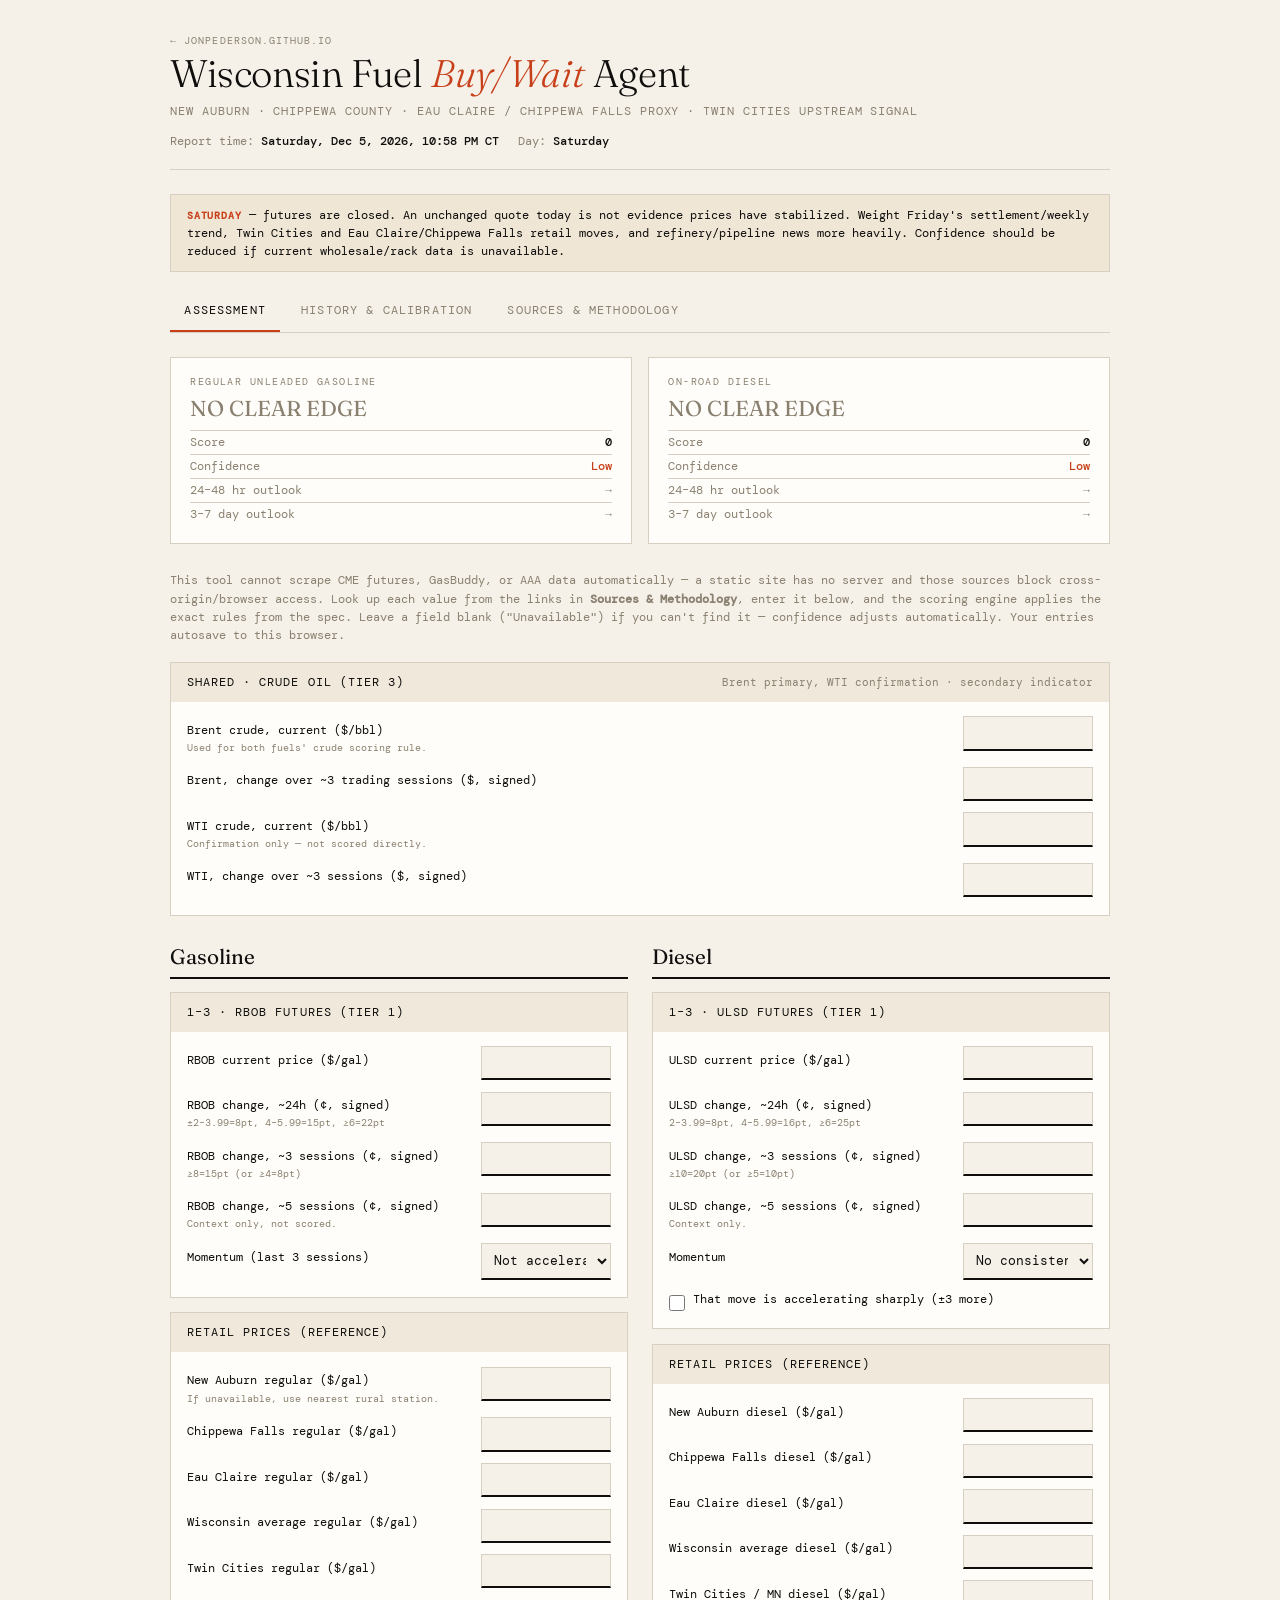
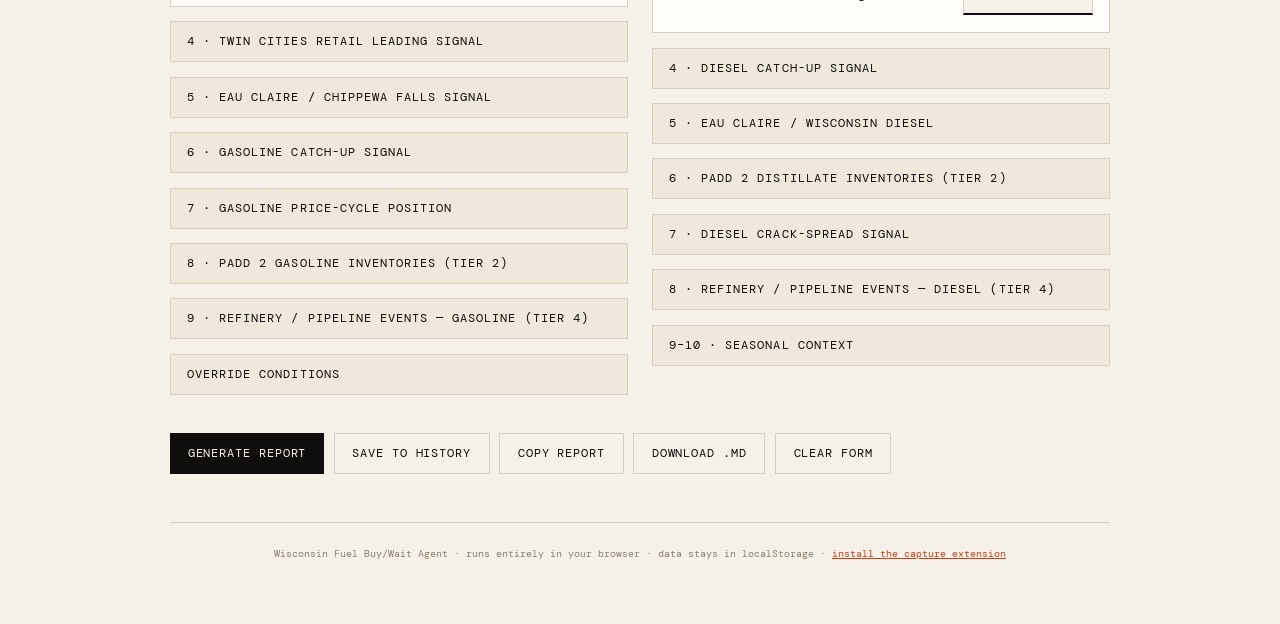
==== commit e660444b: "Link the capture extension from the report page footer Points to the extension's folder in the repo," ====
--- a/fuel/index.html
+++ b/fuel/index.html
@@ -492,7 +492,7 @@
     </div>
   </div>
 
-  <footer>Wisconsin Fuel Buy/Wait Agent &middot; runs entirely in your browser &middot; data stays in localStorage</footer>
+  <footer>Wisconsin Fuel Buy/Wait Agent &middot; runs entirely in your browser &middot; data stays in localStorage &middot; <a href="https://github.com/jonpederson/jonpederson.github.io/tree/main/fuel/extension" target="_blank" rel="noopener">install the capture extension</a></footer>
 </div>
 
 <script>
@@ -557,6 +557,11 @@
 ];
 const AUTOSAVE_KEY = 'fuelAgentDraft_v1';
 const HISTORY_KEY = 'fuelAgentHistory_v1';
+
+/* Feature-detect hook for the companion browser extension: lets it confirm
+   it's on a compatible version of this page and know the exact field ids
+   without hardcoding a duplicate list. */
+window.FUEL_AGENT_APP = { version: 1, fieldIds: FIELD_IDS };
 
 function getVal(id){
   const el = document.getElementById(id);
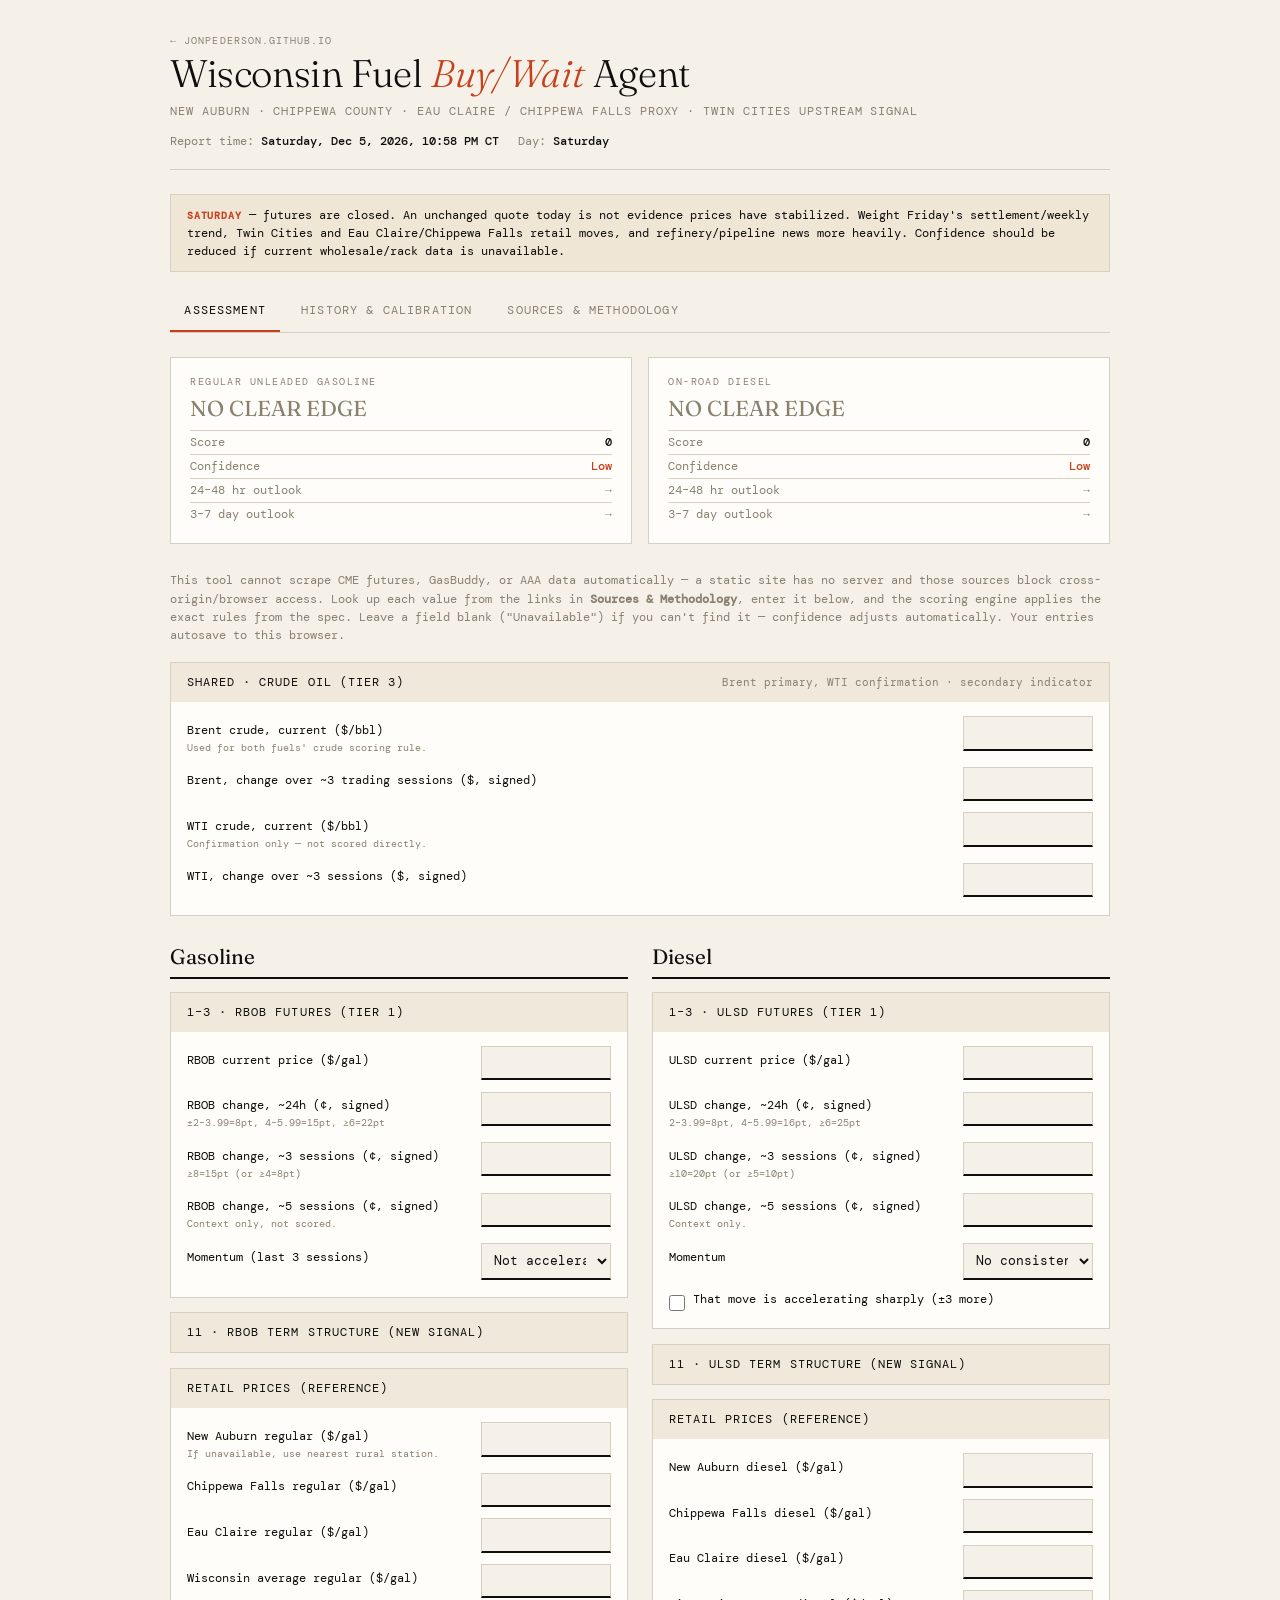
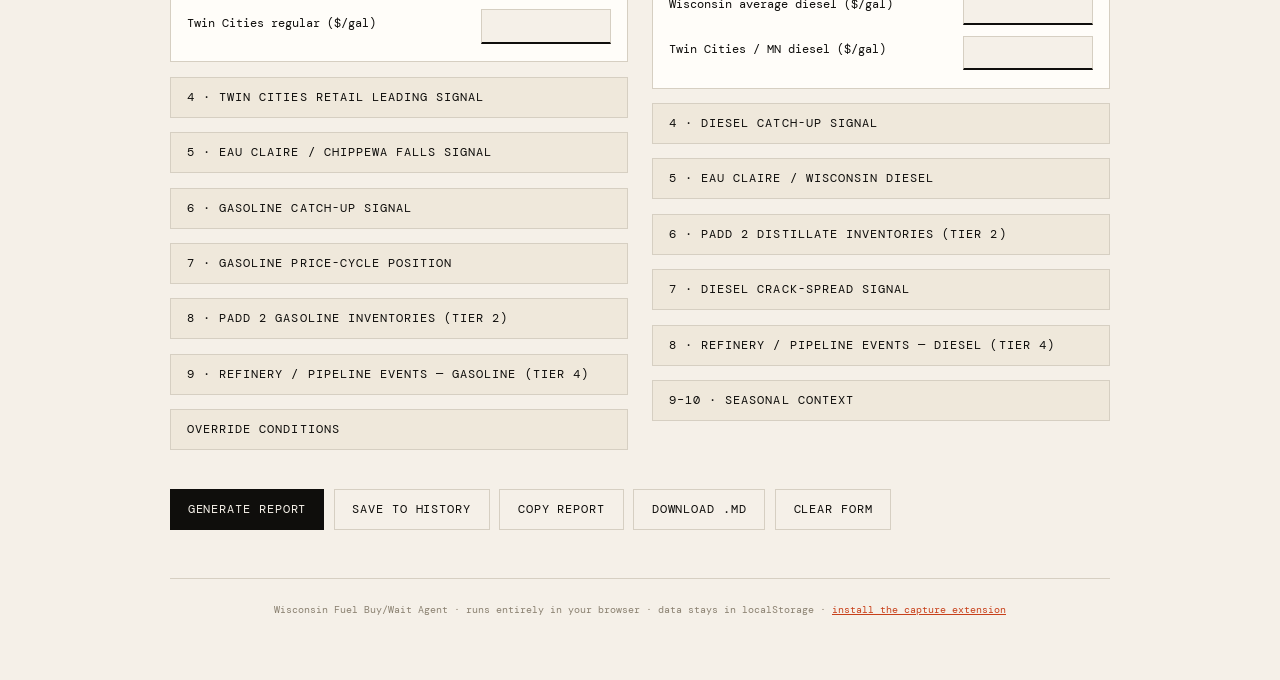
==== commit 7497a5fe: "Add futures term structure as a new leading-indicator signal Adds rule 11 to both the gasoline and d" ====
--- a/fuel/index.html
+++ b/fuel/index.html
@@ -201,6 +201,13 @@
           </div>
         </details>
 
+        <details>
+          <summary>11 &middot; RBOB Term Structure (new signal)</summary>
+          <div class="fields">
+            <div class="frow"><label>RBOB next-month contract price ($/gal) <span class="help">MarketWatch RB.2. Compared against RBOB current price above to gauge whether the market expects near-term tightness (backwardation) or looser supply (contango). Unvalidated signal &mdash; check the Historical Learning log before trusting it heavily.</span></label><input type="number" step="0.0001" id="g_rbob_m2"></div>
+          </div>
+        </details>
+
         <details open>
           <summary>Retail Prices (reference)</summary>
           <div class="fields">
@@ -311,6 +318,13 @@
               </select>
             </div>
             <div class="frow checkrow"><label><input type="checkbox" id="d_ulsd_accel"> That move is accelerating sharply (&plusmn;3 more)</label></div>
+          </div>
+        </details>
+
+        <details>
+          <summary>11 &middot; ULSD Term Structure (new signal)</summary>
+          <div class="fields">
+            <div class="frow"><label>ULSD next-month contract price ($/gal) <span class="help">MarketWatch HO.2. This is the most direct leading indicator available for off-road/bulk diesel &mdash; it's the wholesale forward curve your co-op's own contract desk prices off of, ahead of any retail or posted price. Unvalidated signal &mdash; check the Historical Learning log before trusting it heavily.</span></label><input type="number" step="0.0001" id="d_ulsd_m2"></div>
           </div>
         </details>
 
@@ -539,7 +553,7 @@
 /* ---------- form field registry & autosave ---------- */
 const FIELD_IDS = [
   'brent_now','brent_chg3s','wti_now','wti_chg3s',
-  'g_rbob_now','g_rbob_chg24h','g_rbob_chg3s','g_rbob_chg5s','g_rbob_momentum',
+  'g_rbob_now','g_rbob_chg24h','g_rbob_chg3s','g_rbob_chg5s','g_rbob_momentum','g_rbob_m2',
   'g_price_newauburn','g_price_chippewa','g_price_eauclaire','g_price_wiavg','g_price_twincities',
   'g_tc_restoration','g_tc_broad','g_tc_decline35',
   'g_ec_dir','g_ec_mag','g_ec_naub_caught_up',
@@ -547,7 +561,7 @@
   'g_padd2_wow','g_padd2_consec',
   'g_disruption','g_news_checked',
   'g_override_chase_local_jump','g_override_chase_tc_stopped',
-  'd_ulsd_now','d_ulsd_chg24h','d_ulsd_chg3s','d_ulsd_chg5s','d_ulsd_trend','d_ulsd_accel',
+  'd_ulsd_now','d_ulsd_chg24h','d_ulsd_chg3s','d_ulsd_chg5s','d_ulsd_trend','d_ulsd_accel','d_ulsd_m2',
   'd_price_newauburn','d_price_chippewa','d_price_eauclaire','d_price_wiavg','d_price_twincities',
   'd_catchup','d_ec_dir','d_ec_mag',
   'd_padd2_wow','d_padd2_consec',
@@ -693,6 +707,16 @@
     if(b>=5) pts=5; else if(b>=2) pts=2; else if(b<=-5) pts=-5; else if(b<=-2) pts=-2;
     add('10. Brent 3-session ('+b.toFixed(2)+')', pts);
   } else add('10. Crude oil', 0, 'Unavailable');
+
+  // 11. Term structure (new, unvalidated signal — see Historical Learning log)
+  if(v.g_rbob_now!==null && v.g_rbob_m2!==null){
+    const spread = (v.g_rbob_now - v.g_rbob_m2) * 100; // cents; positive = backwardation
+    const a = Math.abs(spread);
+    let pts = 0;
+    if(a>=3) pts = spread>0 ? 10 : -10;
+    else if(a>=1) pts = spread>0 ? 5 : -5;
+    add('11. RBOB term structure ('+(spread>=0?'+':'')+spread.toFixed(2)+'¢ M1−M2, '+(spread>0?'backwardation':'contango')+')', pts, a<1?'within 1¢, treated as flat':undefined);
+  } else add('11. RBOB term structure', 0, 'Unavailable');
 
   // overrides
   const overrides = [];
@@ -795,6 +819,19 @@
   if(v.d_seasonal==='elevated') add('10. Seasonal demand elevated + draws/rising ULSD', 4);
   else if(v.d_seasonal==='weak') add('10. Seasonal demand weak + inventory builds', -4);
 
+  // 11. Term structure (new, unvalidated signal — see Historical Learning log).
+  // This is the most direct leading indicator available for off-road/bulk
+  // diesel: it's the forward curve a co-op's contract desk prices off of,
+  // ahead of any retail or posted bulk price.
+  if(v.d_ulsd_now!==null && v.d_ulsd_m2!==null){
+    const spread = (v.d_ulsd_now - v.d_ulsd_m2) * 100; // cents; positive = backwardation
+    const a = Math.abs(spread);
+    let pts = 0;
+    if(a>=3) pts = spread>0 ? 10 : -10;
+    else if(a>=1) pts = spread>0 ? 5 : -5;
+    add('11. ULSD term structure ('+(spread>=0?'+':'')+spread.toFixed(2)+'¢ M1−M2, '+(spread>0?'backwardation':'contango')+')', pts, a<1?'within 1¢, treated as flat':undefined);
+  } else add('11. ULSD term structure', 0, 'Unavailable');
+
   // price jump warning (>=2 of 4)
   let warnCount = 0;
   if(v.d_ulsd_chg24h!==null && v.d_ulsd_chg24h>=6) warnCount++;
@@ -984,6 +1021,14 @@
   out += evidenceRow('Eau Claire diesel', v.d_price_eauclaire, '$'+fmt3(v.d_price_eauclaire), v.d_ec_mag, '¢ ('+v.d_ec_dir+')', undefined);
   out += evidenceRow('PADD 2 gasoline stocks WoW', v.g_padd2_wow, fmtPct(v.g_padd2_wow), null, '', v.g_padd2_wow!==null?(v.g_padd2_wow<0?1:-1):undefined);
   out += evidenceRow('PADD 2 distillate stocks WoW', v.d_padd2_wow, fmtPct(v.d_padd2_wow), null, '', v.d_padd2_wow!==null?(v.d_padd2_wow<0?1:-1):undefined);
+  if(v.g_rbob_now!==null && v.g_rbob_m2!==null){
+    const gSpread = (v.g_rbob_now - v.g_rbob_m2) * 100;
+    out += evidenceRow('RBOB term structure (M1−M2)', gSpread, (gSpread>=0?'+':'')+gSpread.toFixed(2)+'¢', null, '', gSpread>=1?1:(gSpread<=-1?-1:undefined));
+  }
+  if(v.d_ulsd_now!==null && v.d_ulsd_m2!==null){
+    const dSpread = (v.d_ulsd_now - v.d_ulsd_m2) * 100;
+    out += evidenceRow('ULSD term structure (M1−M2)', dSpread, (dSpread>=0?'+':'')+dSpread.toFixed(2)+'¢', null, '', dSpread>=1?1:(dSpread<=-1?-1:undefined));
+  }
   out += '\nSource: user-entered, per links in Sources & Methodology. Record source timestamps there.\n\n';
 
   out += '## Full Score Breakdown\n\n**Gasoline** — GAS_SCORE = '+gas.total+'\n';
